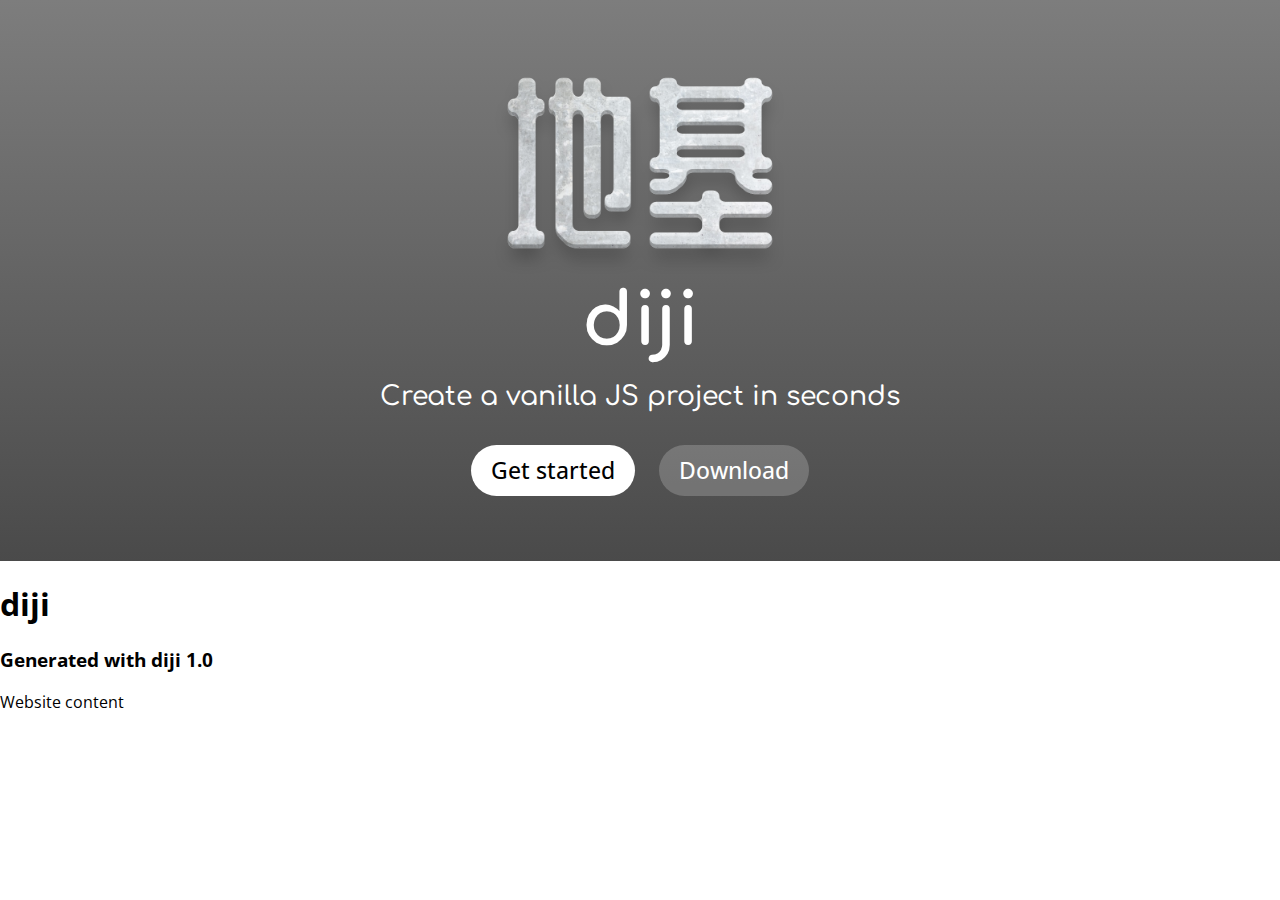
==== docs/index.html @ 6386b31e "sidlfjadfjd" ====
<!DOCTYPE html>
<html lang="en">
<head>
<meta charset="UTF-8">
<meta name="viewport" content="width=device-width, initial-scale=1.0">
<meta http-equiv="X-UA-Compatible" content="ie=edge">
<title>diji</title>
<link rel="icon" type="image" href="./assets/favicon.png">
<link rel="stylesheet" type="text/css" href="style.css">
<script src="script.js"></script>
</head>
<body>
    <div class="wrapper">
    <div class="header">
        <div class="headercontent">
        <img src="./assets/logo.png" height="200px">
        <h1 class="headername">diji</h1>
        <h2 class="headersubtitle">Create a vanilla JS project in seconds</h2>
        <br>
        <br>
        <a href="" class="getstarted button">Get started</a>
        <a href="" class="download button">Download</a>
        </div>
    </div>
<div>
  <h1>diji</h1>
<h3>Generated with diji 1.0</h3>
<p>Website content</p>  
</div>
</div>

</body>
---- docs/style.css ----
@import url('https://fonts.googleapis.com/css2?family=Comfortaa:wght@500;700&family=Open+Sans:wght@300;400;500;600;700;800&display=swap');


body {
font-family: 'Open Sans', sans-serif;
}

html,
body {
  margin: 0;
  padding: 0;
}

.header {
    height: 100%;
    padding: 20px;
    padding-top: 75px;
    padding-bottom: 75px;
    margin: 0px;
    align-items: center;
    justify-content: center;
display: flex;
 flex: 0 0 100%;
 
    background: linear-gradient(#7D7D7D, #4A4A4A);
} .headername {
    font-family: 'Comfortaa', sans-serif;
    font-weight: 700;
    font-size: 55pt;
    padding: 0px;
    margin: 0px;
    color: white;
} .headercontent {
    text-align: center;
} .headersubtitle {
    font-family: 'Comfortaa', sans-serif;
    font-weight: 500;
    font-size: 20pt;
color: white;
padding: 0px;
margin: 0px;
margin-top: 20px;
}
.button {
    margin: 10px;
    padding: 10px;
    padding-left: 20px;
    padding-right: 20px;
    background-color:rgba(255, 255, 255, 0.20);
    border-radius: 100px;
    color: white;
    text-decoration: none;
    font-size: 17pt;
    font-weight: 500;
} .getstarted {
    background-color: white;
    color: black;
}
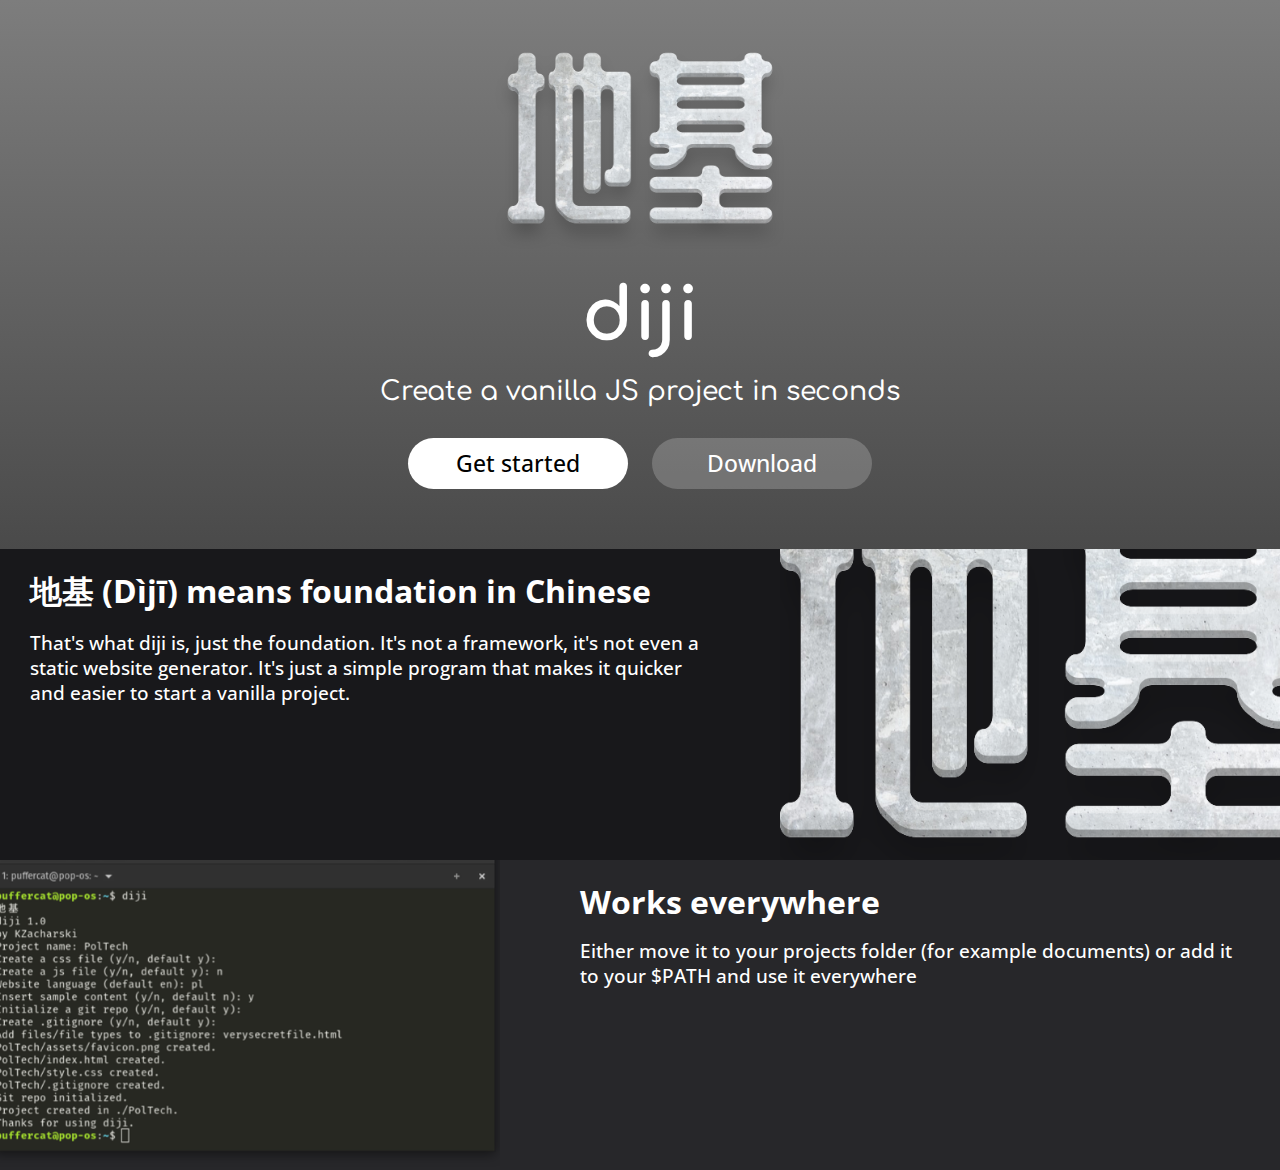
==== commit bff1f2ff: "slowly becoming real" ====
--- a/docs/index.html
+++ b/docs/index.html
@@ -13,19 +13,37 @@
     <div class="wrapper">
     <div class="header">
         <div class="headercontent">
-        <img src="./assets/logo.png" height="200px">
+        <img class="logo" src="./assets/logo.png" height="200px">
         <h1 class="headername">diji</h1>
         <h2 class="headersubtitle">Create a vanilla JS project in seconds</h2>
-        <br>
         <br>
         <a href="" class="getstarted button">Get started</a>
         <a href="" class="download button">Download</a>
         </div>
     </div>
+    <div class="contentpart">
+      <div class="contentgrid">
+        <div class="tablephoto">
+      <img src="./assets/content1.png" class="contentimage">
+      </div>
+      <div class="tabletext">
+      <h1 class="contenttext">地基 (Dìjī) means foundation in Chinese</h1>
+      <h3 class="contenttext2">That's what diji is, just the foundation. It's not a framework, it's not even a static website generator. It's just a simple program that makes it quicker and easier to start a vanilla project.</h3>
+      </div>
+      </div>
+    </div>
+    <div class="contentpart2">
+      <div class="contentgrid2">
+        <div class="tablephoto2">
+      <img src="./assets/content2.png" class="contentimage2">
+      </div>
+      <div class="tabletext2">
+      <h1 class="contenttext">Works everywhere</h1>
+      <h3 class="contenttext2">Either move it to your projects folder (for example documents) or add it to your $PATH and use it everywhere</h3>
+      </div>
+      </div>
+    </div>
 <div>
-  <h1>diji</h1>
-<h3>Generated with diji 1.0</h3>
-<p>Website content</p>  
 </div>
 </div>
 
--- a/docs/style.css
+++ b/docs/style.css
@@ -3,6 +3,8 @@
 
 body {
 font-family: 'Open Sans', sans-serif;
+background-color: #18181b;
+color: white;
 }
 
 html,
@@ -14,13 +16,12 @@
 .header {
     height: 100%;
     padding: 20px;
-    padding-top: 75px;
-    padding-bottom: 75px;
+    padding-top: 50px;
+    padding-bottom: 50px;
     margin: 0px;
     align-items: center;
     justify-content: center;
 display: flex;
- flex: 0 0 100%;
  
     background: linear-gradient(#7D7D7D, #4A4A4A);
 } .headername {
@@ -44,15 +45,120 @@
 .button {
     margin: 10px;
     padding: 10px;
-    padding-left: 20px;
-    padding-right: 20px;
+    width: 200px;
     background-color:rgba(255, 255, 255, 0.20);
     border-radius: 100px;
     color: white;
     text-decoration: none;
     font-size: 17pt;
     font-weight: 500;
+    display: inline-block
 } .getstarted {
     background-color: white;
     color: black;
+} .logo {
+    margin-bottom: 20px;
+} .contentpart {
+    height: 100%;
+    padding: 0px;
+    padding-top: 0px;
+    padding-bottom: 0px;
+    margin: 0px;
+    display: flex;
+    width: 100%;
+ 
+
+}
+
+.contentpart2 {
+    height: 100%;
+    padding: 0px;
+    padding-top: 0px;
+    padding-bottom: 0px;
+    margin: 0px;
+    display: flex;
+    width: 100%;
+    background-color: #27272a;
+ 
+
+}
+.contentimage {
+    width: 350px;
+    margin-left: auto;
+    margin-right: 0px;
+   grid-column: 2;
+    display: block;
+}
+
+.contentimage2 {
+    width: 350px;
+    margin-left: 0px;
+    margin-right: auto;
+   grid-column: 1;
+    display: block;
+}
+
+.contenttext {
+    display: inline-block;
+    padding: 20px;
+    padding-bottom: 0px;
+    padding-left: 30px;
+    padding-right: 30px;
+    margin: 0px;
+} .contentgrid {
+    width: 100%;
+} .contenttext2 {
+    display: inline-block;
+    padding: 15px;
+    padding-bottom: 50px;
+    margin: 0px;
+    padding-left: 30px;
+    padding-right: 30px;
+    font-weight: 500;
+}
+
+@media only screen and (min-width: 48em) {
+    .contentimage {
+        width: 500px;
+    }
+    .contentimage2 {
+        width: 500px;
+    }
+    .tablephoto {
+        grid-column: 2;
+        grid-row: 1;
+    }.tabletext {
+        grid-column: 1;
+        grid-row: 1;
+    }
+
+    .tablephoto2 {
+        grid-column: 1;
+        grid-row: 1;
+    }.tabletext2 {
+        grid-column: 2;
+        grid-row: 1;
+    }
+
+    .contenttext {
+        grid-column: 1;
+
+    }
+    .contentgrid {
+        display: grid;
+        width: 100%;
+        grid-template-columns: 57% 43%;
+        grid-template-rows: 100%;
+    }
+    .contentgrid2 {
+        display: grid;
+        width: 100%;
+        grid-template-columns: 43% 57%;
+        grid-template-rows: 100%;
+    }
+    .contenttext {
+       vertical-align: top;
+    } .contenttext2 {
+        vertical-align: top;
+     } 
 }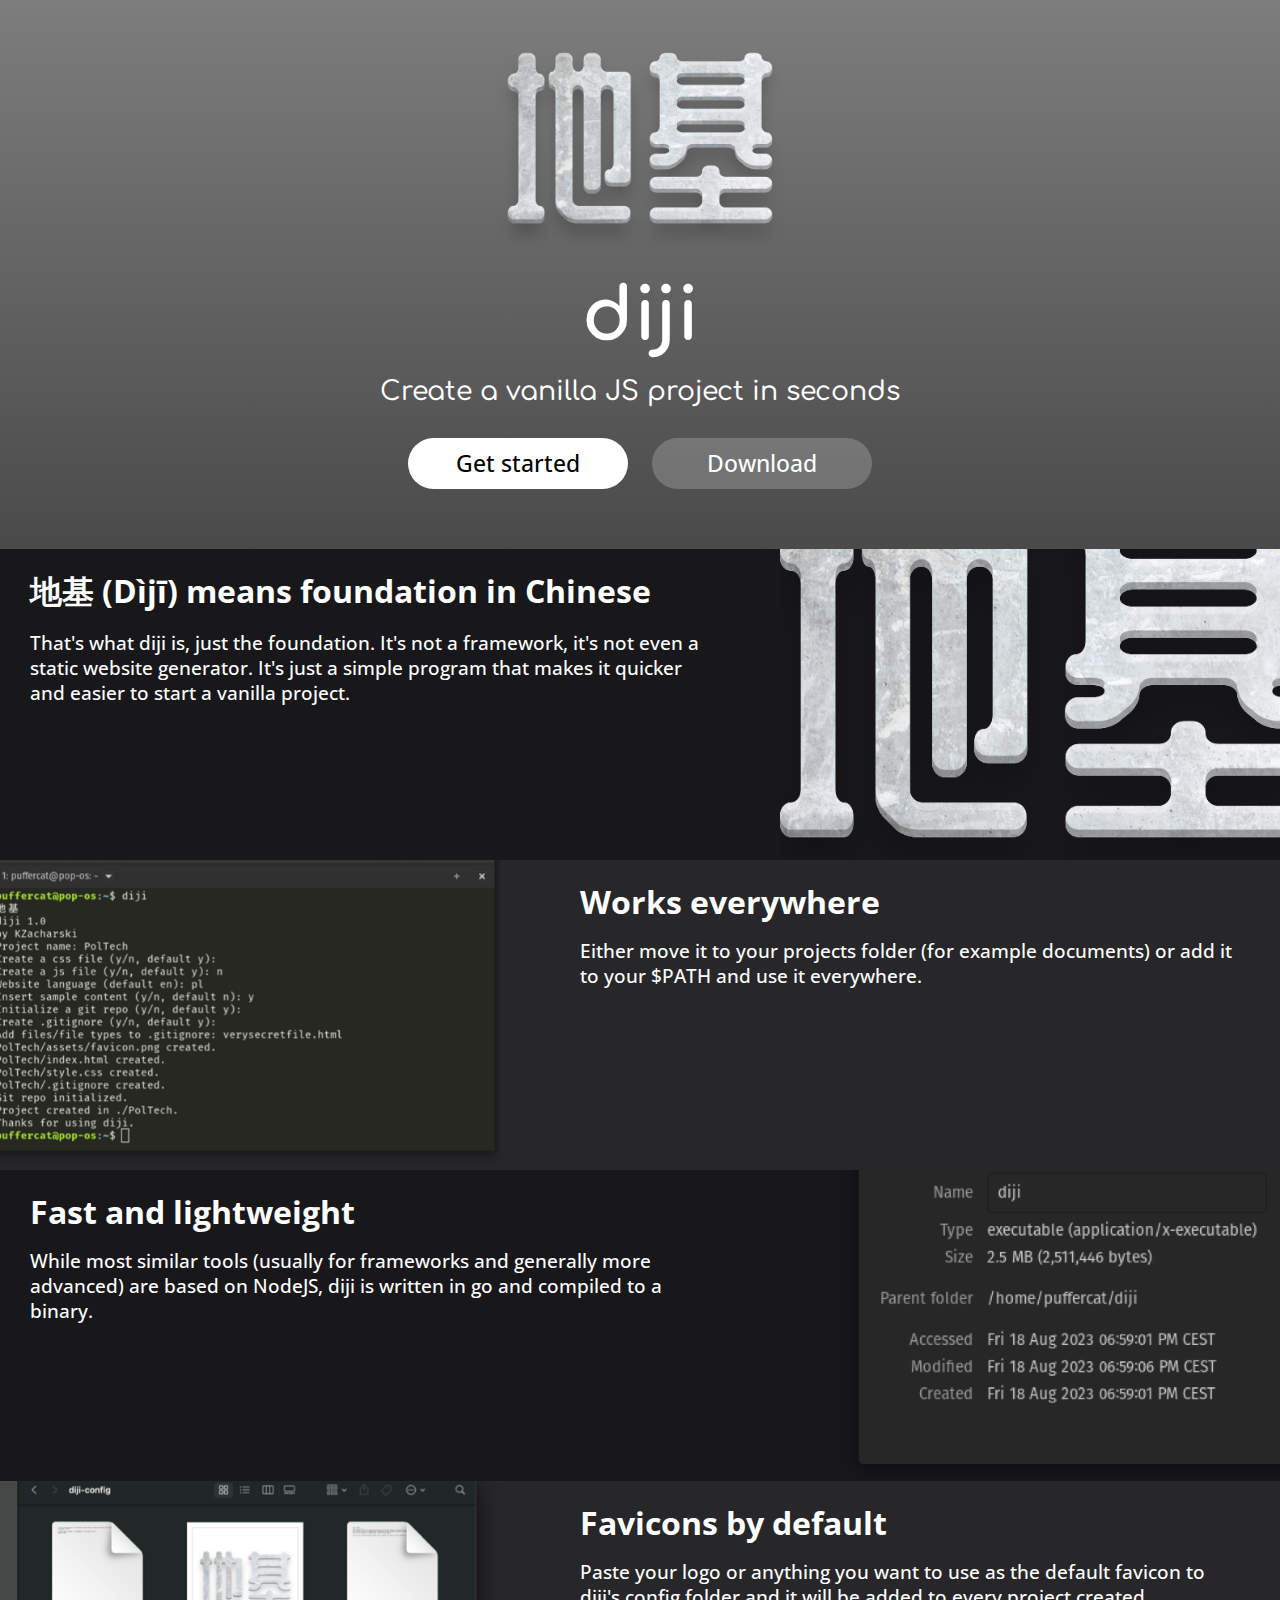
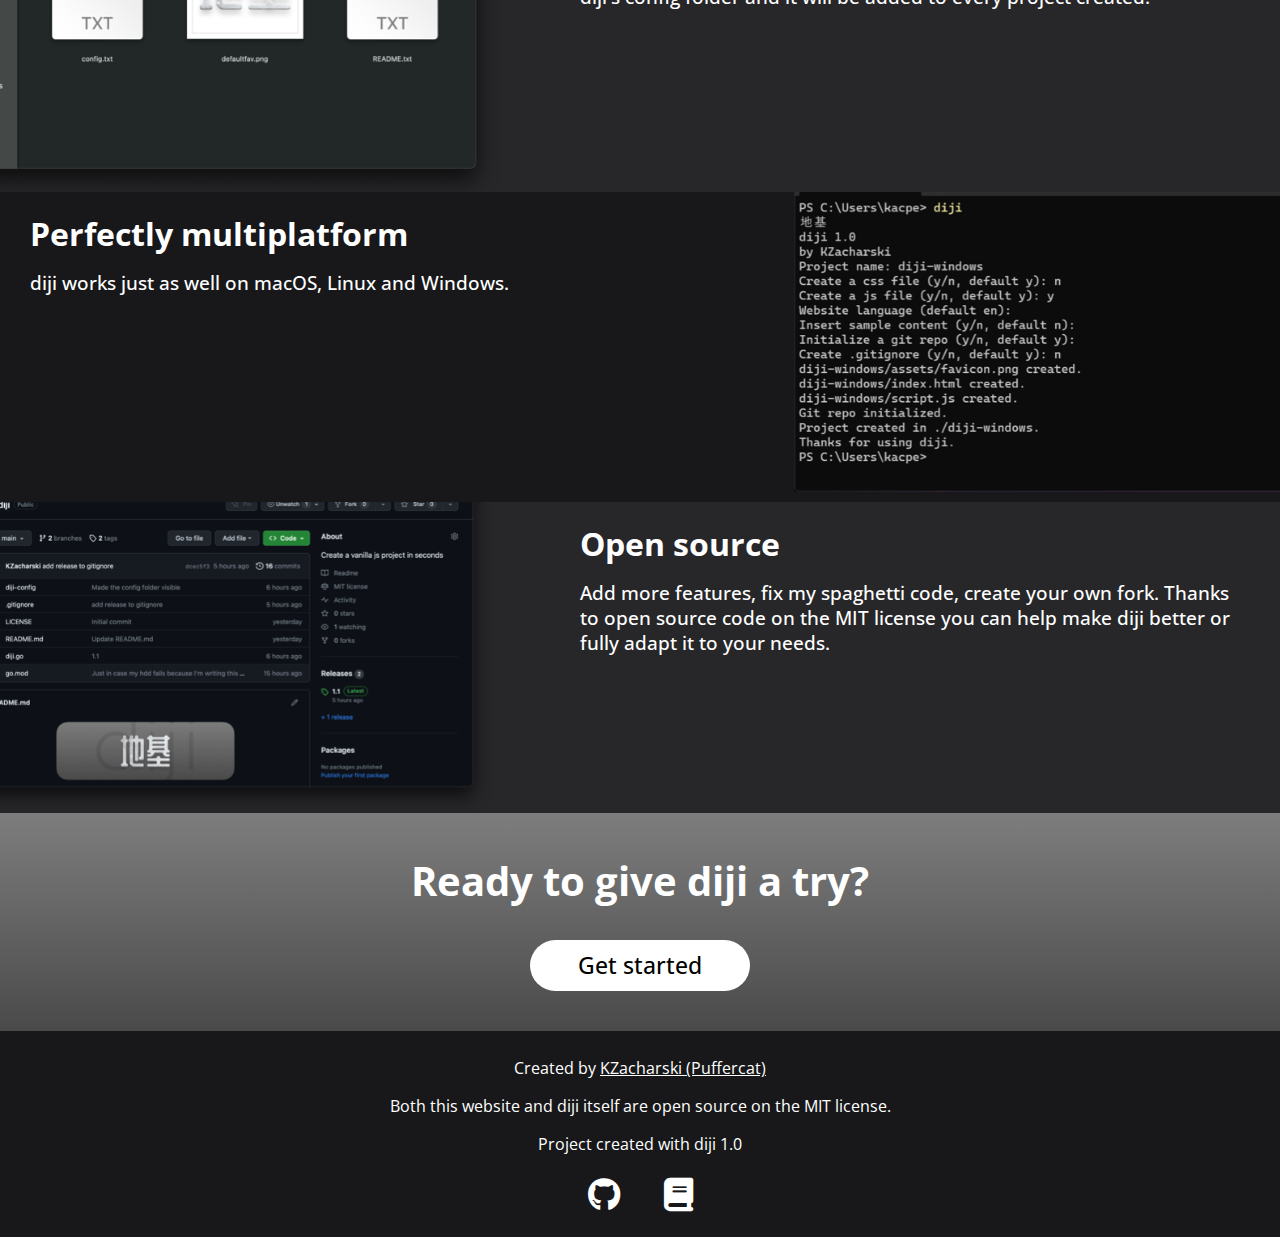
==== commit eaacac7c: "finished i hope" ====
--- a/docs/index.html
+++ b/docs/index.html
@@ -7,10 +7,11 @@
 <title>diji</title>
 <link rel="icon" type="image" href="./assets/favicon.png">
 <link rel="stylesheet" type="text/css" href="style.css">
-<script src="script.js"></script>
+<link href="./assets/fontawesome/css/all.min.css" rel="stylesheet">
 </head>
 <body>
     <div class="wrapper">
+      <header>
     <div class="header">
         <div class="headercontent">
         <img class="logo" src="./assets/logo.png" height="200px">
@@ -18,9 +19,11 @@
         <h2 class="headersubtitle">Create a vanilla JS project in seconds</h2>
         <br>
         <a href="" class="getstarted button">Get started</a>
-        <a href="" class="download button">Download</a>
+        <a href="https://github.com/KZacharski/diji/releases" class="download button">Download</a>
         </div>
     </div>
+    </header>
+    <main>
     <div class="contentpart">
       <div class="contentgrid">
         <div class="tablephoto">
@@ -39,10 +42,73 @@
       </div>
       <div class="tabletext2">
       <h1 class="contenttext">Works everywhere</h1>
-      <h3 class="contenttext2">Either move it to your projects folder (for example documents) or add it to your $PATH and use it everywhere</h3>
+      <h3 class="contenttext2">Either move it to your projects folder (for example documents) or add it to your $PATH and use it everywhere.</h3>
       </div>
       </div>
     </div>
+    <div class="contentpart">
+      <div class="contentgrid">
+        <div class="tablephoto">
+      <img src="./assets/content3.png" class="contentimage">
+      </div>
+      <div class="tabletext">
+      <h1 class="contenttext">Fast and lightweight</h1>
+      <h3 class="contenttext2">While most similar tools (usually for frameworks and generally more advanced) are based on NodeJS, diji is written in go and compiled to a binary.</h3>
+      </div>
+      </div>
+    </div>
+    <div class="contentpart2">
+      <div class="contentgrid2">
+        <div class="tablephoto2">
+      <img src="./assets/content4.png" class="contentimage2">
+      </div>
+      <div class="tabletext2">
+      <h1 class="contenttext">Favicons by default</h1>
+      <h3 class="contenttext2">Paste your logo or anything you want to use as the default favicon to diji's config folder and it will be added to every project created.</h3>
+      </div>
+      </div>
+    </div>
+    <div class="contentpart">
+      <div class="contentgrid">
+        <div class="tablephoto">
+      <img src="./assets/content5.png" class="contentimage">
+      </div>
+      <div class="tabletext">
+      <h1 class="contenttext">Perfectly multiplatform</h1>
+      <h3 class="contenttext2">diji works just as well on macOS, Linux and Windows.</h3>
+      </div>
+      </div>
+    </div>
+    <div class="contentpart2">
+      <div class="contentgrid2">
+        <div class="tablephoto2">
+      <img src="./assets/content6.png" class="contentimage2">
+      </div>
+      <div class="tabletext2">
+      <h1 class="contenttext">Open source</h1>
+      <h3 class="contenttext2">Add more features, fix my spaghetti code, create your own fork. Thanks to open source code on the MIT license you can help make diji better or fully adapt it to your needs.</h3>
+      </div>
+      </div>
+    </div>
+    <div class="header" style="padding: 20px; padding-bottom: 30px;">
+      <div class="headercontent">
+      <h2 class="headersubtitle" style="font-family: 'Open Sans', sans-serif; font-weight: 700; font-size: 30pt;">Ready to give diji a try?</h2>
+      <br>
+      <a href="" class="getstarted button">Get started</a>
+      </div>
+  </div>
+  </main>
+  <footer>
+  <div class="footer">
+    <p>Created by <a class="footerlink" href="https://puffercat.xyz">KZacharski (Puffercat)</a></p>
+    <p>Both this website and diji itself are open source on the MIT license.</p>
+    <p>Project created with diji 1.0</p>
+    <a href="https://github.com/KZacharski/diji" class="footerlink faicon"><i class="fa-brands fa-github"></i></a>
+    <a href="" class="footerlink faicon"><i class="fa-solid fa-book"></i></a>
+  </div>
+    </div>
+  </div>
+  </footer>
 <div>
 </div>
 </div>
--- a/docs/style.css
+++ b/docs/style.css
@@ -52,7 +52,8 @@
     text-decoration: none;
     font-size: 17pt;
     font-weight: 500;
-    display: inline-block
+    display: inline-block;
+    transition: transform .2s;
 } .getstarted {
     background-color: white;
     color: black;
@@ -70,6 +71,30 @@
 
 }
 
+.button:hover {
+ /*   box-shadow: 0px 3px 10px 0px #0000007c;*/
+ transform: scale(1.1);
+}
+
+.footer {
+    text-align: center;
+    padding: 10px;
+    padding-bottom: 20px;
+}
+
+.faicon {
+    font-size: 25pt;
+    margin: 10px;
+    padding: 10px;
+}
+.footerlink {
+    color: white;
+    transition: .2s;
+}
+
+.footerlink:hover {
+    opacity: 0.6;
+}
 .contentpart2 {
     height: 100%;
     padding: 0px;
--- a/docs/assets/fontawesome/css/all.min.css
+++ b/docs/assets/fontawesome/css/all.min.css
@@ -0,0 +1,9 @@
+/*!
+ * Font Awesome Free 6.4.2 by @fontawesome - https://fontawesome.com
+ * License - https://fontawesome.com/license/free (Icons: CC BY 4.0, Fonts: SIL OFL 1.1, Code: MIT License)
+ * Copyright 2023 Fonticons, Inc.
+ */
+.fa{font-family:var(--fa-style-family,"Font Awesome 6 Free");font-weight:var(--fa-style,900)}.fa,.fa-brands,.fa-classic,.fa-regular,.fa-sharp,.fa-solid,.fab,.far,.fas{-moz-osx-font-smoothing:grayscale;-webkit-font-smoothing:antialiased;display:var(--fa-display,inline-block);font-style:normal;font-variant:normal;line-height:1;text-rendering:auto}.fa-classic,.fa-regular,.fa-solid,.far,.fas{font-family:"Font Awesome 6 Free"}.fa-brands,.fab{font-family:"Font Awesome 6 Brands"}.fa-1x{font-size:1em}.fa-2x{font-size:2em}.fa-3x{font-size:3em}.fa-4x{font-size:4em}.fa-5x{font-size:5em}.fa-6x{font-size:6em}.fa-7x{font-size:7em}.fa-8x{font-size:8em}.fa-9x{font-size:9em}.fa-10x{font-size:10em}.fa-2xs{font-size:.625em;line-height:.1em;vertical-align:.225em}.fa-xs{font-size:.75em;line-height:.08333em;vertical-align:.125em}.fa-sm{font-size:.875em;line-height:.07143em;vertical-align:.05357em}.fa-lg{font-size:1.25em;line-height:.05em;vertical-align:-.075em}.fa-xl{font-size:1.5em;line-height:.04167em;vertical-align:-.125em}.fa-2xl{font-size:2em;line-height:.03125em;vertical-align:-.1875em}.fa-fw{text-align:center;width:1.25em}.fa-ul{list-style-type:none;margin-left:var(--fa-li-margin,2.5em);padding-left:0}.fa-ul>li{position:relative}.fa-li{left:calc(var(--fa-li-width, 2em)*-1);position:absolute;text-align:center;width:var(--fa-li-width,2em);line-height:inherit}.fa-border{border-radius:var(--fa-border-radius,.1em);border:var(--fa-border-width,.08em) var(--fa-border-style,solid) var(--fa-border-color,#eee);padding:var(--fa-border-padding,.2em .25em .15em)}.fa-pull-left{float:left;margin-right:var(--fa-pull-margin,.3em)}.fa-pull-right{float:right;margin-left:var(--fa-pull-margin,.3em)}.fa-beat{-webkit-animation-name:fa-beat;animation-name:fa-beat;-webkit-animation-delay:var(--fa-animation-delay,0s);animation-delay:var(--fa-animation-delay,0s);-webkit-animation-direction:var(--fa-animation-direction,normal);animation-direction:var(--fa-animation-direction,normal);-webkit-animation-duration:var(--fa-animation-duration,1s);animation-duration:var(--fa-animation-duration,1s);-webkit-animation-iteration-count:var(--fa-animation-iteration-count,infinite);animation-iteration-count:var(--fa-animation-iteration-count,infinite);-webkit-animation-timing-function:var(--fa-animation-timing,ease-in-out);animation-timing-function:var(--fa-animation-timing,ease-in-out)}.fa-bounce{-webkit-animation-name:fa-bounce;animation-name:fa-bounce;-webkit-animation-delay:var(--fa-animation-delay,0s);animation-delay:var(--fa-animation-delay,0s);-webkit-animation-direction:var(--fa-animation-direction,normal);animation-direction:var(--fa-animation-direction,normal);-webkit-animation-duration:var(--fa-animation-duration,1s);animation-duration:var(--fa-animation-duration,1s);-webkit-animation-iteration-count:var(--fa-animation-iteration-count,infinite);animation-iteration-count:var(--fa-animation-iteration-count,infinite);-webkit-animation-timing-function:var(--fa-animation-timing,cubic-bezier(.28,.84,.42,1));animation-timing-function:var(--fa-animation-timing,cubic-bezier(.28,.84,.42,1))}.fa-fade{-webkit-animation-name:fa-fade;animation-name:fa-fade;-webkit-animation-iteration-count:var(--fa-animation-iteration-count,infinite);animation-iteration-count:var(--fa-animation-iteration-count,infinite);-webkit-animation-timing-function:var(--fa-animation-timing,cubic-bezier(.4,0,.6,1));animation-timing-function:var(--fa-animation-timing,cubic-bezier(.4,0,.6,1))}.fa-beat-fade,.fa-fade{-webkit-animation-delay:var(--fa-animation-delay,0s);animation-delay:var(--fa-animation-delay,0s);-webkit-animation-direction:var(--fa-animation-direction,normal);animation-direction:var(--fa-animation-direction,normal);-webkit-animation-duration:var(--fa-animation-duration,1s);animation-duration:var(--fa-animation-duration,1s)}.fa-beat-fade{-webkit-animation-name:fa-beat-fade;animation-name:fa-beat-fade;-webkit-animation-iteration-count:var(--fa-animation-iteration-count,infinite);animation-iteration-count:var(--fa-animation-iteration-count,infinite);-webkit-animation-timing-function:var(--fa-animation-timing,cubic-bezier(.4,0,.6,1));animation-timing-function:var(--fa-animation-timing,cubic-bezier(.4,0,.6,1))}.fa-flip{-webkit-animation-name:fa-flip;animation-name:fa-flip;-webkit-animation-delay:var(--fa-animation-delay,0s);animation-delay:var(--fa-animation-delay,0s);-webkit-animation-direction:var(--fa-animation-direction,normal);animation-direction:var(--fa-animation-direction,normal);-webkit-animation-duration:var(--fa-animation-duration,1s);animation-duration:var(--fa-animation-duration,1s);-webkit-animation-iteration-count:var(--fa-animation-iteration-count,infinite);animation-iteration-count:var(--fa-animation-iteration-count,infinite);-webkit-animation-timing-function:var(--fa-animation-timing,ease-in-out);animation-timing-function:var(--fa-animation-timing,ease-in-out)}.fa-shake{-webkit-animation-name:fa-shake;animation-name:fa-shake;-webkit-animation-duration:var(--fa-animation-duration,1s);animation-duration:var(--fa-animation-duration,1s);-webkit-animation-iteration-count:var(--fa-animation-iteration-count,infinite);animation-iteration-count:var(--fa-animation-iteration-count,infinite);-webkit-animation-timing-function:var(--fa-animation-timing,linear);animation-timing-function:var(--fa-animation-timing,linear)}.fa-shake,.fa-spin{-webkit-animation-delay:var(--fa-animation-delay,0s);animation-delay:var(--fa-animation-delay,0s);-webkit-animation-direction:var(--fa-animation-direction,normal);animation-direction:var(--fa-animation-direction,normal)}.fa-spin{-webkit-animation-name:fa-spin;animation-name:fa-spin;-webkit-animation-duration:var(--fa-animation-duration,2s);animation-duration:var(--fa-animation-duration,2s);-webkit-animation-iteration-count:var(--fa-animation-iteration-count,infinite);animation-iteration-count:var(--fa-animation-iteration-count,infinite);-webkit-animation-timing-function:var(--fa-animation-timing,linear);animation-timing-function:var(--fa-animation-timing,linear)}.fa-spin-reverse{--fa-animation-direction:reverse}.fa-pulse,.fa-spin-pulse{-webkit-animation-name:fa-spin;animation-name:fa-spin;-webkit-animation-direction:var(--fa-animation-direction,normal);animation-direction:var(--fa-animation-direction,normal);-webkit-animation-duration:var(--fa-animation-duration,1s);animation-duration:var(--fa-animation-duration,1s);-webkit-animation-iteration-count:var(--fa-animation-iteration-count,infinite);animation-iteration-count:var(--fa-animation-iteration-count,infinite);-webkit-animation-timing-function:var(--fa-animation-timing,steps(8));animation-timing-function:var(--fa-animation-timing,steps(8))}@media (prefers-reduced-motion:reduce){.fa-beat,.fa-beat-fade,.fa-bounce,.fa-fade,.fa-flip,.fa-pulse,.fa-shake,.fa-spin,.fa-spin-pulse{-webkit-animation-delay:-1ms;animation-delay:-1ms;-webkit-animation-duration:1ms;animation-duration:1ms;-webkit-animation-iteration-count:1;animation-iteration-count:1;-webkit-transition-delay:0s;transition-delay:0s;-webkit-transition-duration:0s;transition-duration:0s}}@-webkit-keyframes fa-beat{0%,90%{-webkit-transform:scale(1);transform:scale(1)}45%{-webkit-transform:scale(var(--fa-beat-scale,1.25));transform:scale(var(--fa-beat-scale,1.25))}}@keyframes fa-beat{0%,90%{-webkit-transform:scale(1);transform:scale(1)}45%{-webkit-transform:scale(var(--fa-beat-scale,1.25));transform:scale(var(--fa-beat-scale,1.25))}}@-webkit-keyframes fa-bounce{0%{-webkit-transform:scale(1) translateY(0);transform:scale(1) translateY(0)}10%{-webkit-transform:scale(var(--fa-bounce-start-scale-x,1.1),var(--fa-bounce-start-scale-y,.9)) translateY(0);transform:scale(var(--fa-bounce-start-scale-x,1.1),var(--fa-bounce-start-scale-y,.9)) translateY(0)}30%{-webkit-transform:scale(var(--fa-bounce-jump-scale-x,.9),var(--fa-bounce-jump-scale-y,1.1)) translateY(var(--fa-bounce-height,-.5em));transform:scale(var(--fa-bounce-jump-scale-x,.9),var(--fa-bounce-jump-scale-y,1.1)) translateY(var(--fa-bounce-height,-.5em))}50%{-webkit-transform:scale(var(--fa-bounce-land-scale-x,1.05),var(--fa-bounce-land-scale-y,.95)) translateY(0);transform:scale(var(--fa-bounce-land-scale-x,1.05),var(--fa-bounce-land-scale-y,.95)) translateY(0)}57%{-webkit-transform:scale(1) translateY(var(--fa-bounce-rebound,-.125em));transform:scale(1) translateY(var(--fa-bounce-rebound,-.125em))}64%{-webkit-transform:scale(1) translateY(0);transform:scale(1) translateY(0)}to{-webkit-transform:scale(1) translateY(0);transform:scale(1) translateY(0)}}@keyframes fa-bounce{0%{-webkit-transform:scale(1) translateY(0);transform:scale(1) translateY(0)}10%{-webkit-transform:scale(var(--fa-bounce-start-scale-x,1.1),var(--fa-bounce-start-scale-y,.9)) translateY(0);transform:scale(var(--fa-bounce-start-scale-x,1.1),var(--fa-bounce-start-scale-y,.9)) translateY(0)}30%{-webkit-transform:scale(var(--fa-bounce-jump-scale-x,.9),var(--fa-bounce-jump-scale-y,1.1)) translateY(var(--fa-bounce-height,-.5em));transform:scale(var(--fa-bounce-jump-scale-x,.9),var(--fa-bounce-jump-scale-y,1.1)) translateY(var(--fa-bounce-height,-.5em))}50%{-webkit-transform:scale(var(--fa-bounce-land-scale-x,1.05),var(--fa-bounce-land-scale-y,.95)) translateY(0);transform:scale(var(--fa-bounce-land-scale-x,1.05),var(--fa-bounce-land-scale-y,.95)) translateY(0)}57%{-webkit-transform:scale(1) translateY(var(--fa-bounce-rebound,-.125em));transform:scale(1) translateY(var(--fa-bounce-rebound,-.125em))}64%{-webkit-transform:scale(1) translateY(0);transform:scale(1) translateY(0)}to{-webkit-transform:scale(1) translateY(0);transform:scale(1) translateY(0)}}@-webkit-keyframes fa-fade{50%{opacity:var(--fa-fade-opacity,.4)}}@keyframes fa-fade{50%{opacity:var(--fa-fade-opacity,.4)}}@-webkit-keyframes fa-beat-fade{0%,to{opacity:var(--fa-beat-fade-opacity,.4);-webkit-transform:scale(1);transform:scale(1)}50%{opacity:1;-webkit-transform:scale(var(--fa-beat-fade-scale,1.125));transform:scale(var(--fa-beat-fade-scale,1.125))}}@keyframes fa-beat-fade{0%,to{opacity:var(--fa-beat-fade-opacity,.4);-webkit-transform:scale(1);transform:scale(1)}50%{opacity:1;-webkit-transform:scale(var(--fa-beat-fade-scale,1.125));transform:scale(var(--fa-beat-fade-scale,1.125))}}@-webkit-keyframes fa-flip{50%{-webkit-transform:rotate3d(var(--fa-flip-x,0),var(--fa-flip-y,1),var(--fa-flip-z,0),var(--fa-flip-angle,-180deg));transform:rotate3d(var(--fa-flip-x,0),var(--fa-flip-y,1),var(--fa-flip-z,0),var(--fa-flip-angle,-180deg))}}@keyframes fa-flip{50%{-webkit-transform:rotate3d(var(--fa-flip-x,0),var(--fa-flip-y,1),var(--fa-flip-z,0),var(--fa-flip-angle,-180deg));transform:rotate3d(var(--fa-flip-x,0),var(--fa-flip-y,1),var(--fa-flip-z,0),var(--fa-flip-angle,-180deg))}}@-webkit-keyframes fa-shake{0%{-webkit-transform:rotate(-15deg);transform:rotate(-15deg)}4%{-webkit-transform:rotate(15deg);transform:rotate(15deg)}8%,24%{-webkit-transform:rotate(-18deg);transform:rotate(-18deg)}12%,28%{-webkit-transform:rotate(18deg);transform:rotate(18deg)}16%{-webkit-transform:rotate(-22deg);transform:rotate(-22deg)}20%{-webkit-transform:rotate(22deg);transform:rotate(22deg)}32%{-webkit-transform:rotate(-12deg);transform:rotate(-12deg)}36%{-webkit-transform:rotate(12deg);transform:rotate(12deg)}40%,to{-webkit-transform:rotate(0deg);transform:rotate(0deg)}}@keyframes fa-shake{0%{-webkit-transform:rotate(-15deg);transform:rotate(-15deg)}4%{-webkit-transform:rotate(15deg);transform:rotate(15deg)}8%,24%{-webkit-transform:rotate(-18deg);transform:rotate(-18deg)}12%,28%{-webkit-transform:rotate(18deg);transform:rotate(18deg)}16%{-webkit-transform:rotate(-22deg);transform:rotate(-22deg)}20%{-webkit-transform:rotate(22deg);transform:rotate(22deg)}32%{-webkit-transform:rotate(-12deg);transform:rotate(-12deg)}36%{-webkit-transform:rotate(12deg);transform:rotate(12deg)}40%,to{-webkit-transform:rotate(0deg);transform:rotate(0deg)}}@-webkit-keyframes fa-spin{0%{-webkit-transform:rotate(0deg);transform:rotate(0deg)}to{-webkit-transform:rotate(1turn);transform:rotate(1turn)}}@keyframes fa-spin{0%{-webkit-transform:rotate(0deg);transform:rotate(0deg)}to{-webkit-transform:rotate(1turn);transform:rotate(1turn)}}.fa-rotate-90{-webkit-transform:rotate(90deg);transform:rotate(90deg)}.fa-rotate-180{-webkit-transform:rotate(180deg);transform:rotate(180deg)}.fa-rotate-270{-webkit-transform:rotate(270deg);transform:rotate(270deg)}.fa-flip-horizontal{-webkit-transform:scaleX(-1);transform:scaleX(-1)}.fa-flip-vertical{-webkit-transform:scaleY(-1);transform:scaleY(-1)}.fa-flip-both,.fa-flip-horizontal.fa-flip-vertical{-webkit-transform:scale(-1);transform:scale(-1)}.fa-rotate-by{-webkit-transform:rotate(var(--fa-rotate-angle,none));transform:rotate(var(--fa-rotate-angle,none))}.fa-stack{display:inline-block;height:2em;line-height:2em;position:relative;vertical-align:middle;width:2.5em}.fa-stack-1x,.fa-stack-2x{left:0;position:absolute;text-align:center;width:100%;z-index:var(--fa-stack-z-index,auto)}.fa-stack-1x{line-height:inherit}.fa-stack-2x{font-size:2em}.fa-inverse{color:var(--fa-inverse,#fff)}
+
+.fa-0:before{content:"\30"}.fa-1:before{content:"\31"}.fa-2:before{content:"\32"}.fa-3:before{content:"\33"}.fa-4:before{content:"\34"}.fa-5:before{content:"\35"}.fa-6:before{content:"\36"}.fa-7:before{content:"\37"}.fa-8:before{content:"\38"}.fa-9:before{content:"\39"}.fa-fill-drip:before{content:"\f576"}.fa-arrows-to-circle:before{content:"\e4bd"}.fa-chevron-circle-right:before,.fa-circle-chevron-right:before{content:"\f138"}.fa-at:before{content:"\40"}.fa-trash-alt:before,.fa-trash-can:before{content:"\f2ed"}.fa-text-height:before{content:"\f034"}.fa-user-times:before,.fa-user-xmark:before{content:"\f235"}.fa-stethoscope:before{content:"\f0f1"}.fa-comment-alt:before,.fa-message:before{content:"\f27a"}.fa-info:before{content:"\f129"}.fa-compress-alt:before,.fa-down-left-and-up-right-to-center:before{content:"\f422"}.fa-explosion:before{content:"\e4e9"}.fa-file-alt:before,.fa-file-lines:before,.fa-file-text:before{content:"\f15c"}.fa-wave-square:before{content:"\f83e"}.fa-ring:before{content:"\f70b"}.fa-building-un:before{content:"\e4d9"}.fa-dice-three:before{content:"\f527"}.fa-calendar-alt:before,.fa-calendar-days:before{content:"\f073"}.fa-anchor-circle-check:before{content:"\e4aa"}.fa-building-circle-arrow-right:before{content:"\e4d1"}.fa-volleyball-ball:before,.fa-volleyball:before{content:"\f45f"}.fa-arrows-up-to-line:before{content:"\e4c2"}.fa-sort-desc:before,.fa-sort-down:before{content:"\f0dd"}.fa-circle-minus:before,.fa-minus-circle:before{content:"\f056"}.fa-door-open:before{content:"\f52b"}.fa-right-from-bracket:before,.fa-sign-out-alt:before{content:"\f2f5"}.fa-atom:before{content:"\f5d2"}.fa-soap:before{content:"\e06e"}.fa-heart-music-camera-bolt:before,.fa-icons:before{content:"\f86d"}.fa-microphone-alt-slash:before,.fa-microphone-lines-slash:before{content:"\f539"}.fa-bridge-circle-check:before{content:"\e4c9"}.fa-pump-medical:before{content:"\e06a"}.fa-fingerprint:before{content:"\f577"}.fa-hand-point-right:before{content:"\f0a4"}.fa-magnifying-glass-location:before,.fa-search-location:before{content:"\f689"}.fa-forward-step:before,.fa-step-forward:before{content:"\f051"}.fa-face-smile-beam:before,.fa-smile-beam:before{content:"\f5b8"}.fa-flag-checkered:before{content:"\f11e"}.fa-football-ball:before,.fa-football:before{content:"\f44e"}.fa-school-circle-exclamation:before{content:"\e56c"}.fa-crop:before{content:"\f125"}.fa-angle-double-down:before,.fa-angles-down:before{content:"\f103"}.fa-users-rectangle:before{content:"\e594"}.fa-people-roof:before{content:"\e537"}.fa-people-line:before{content:"\e534"}.fa-beer-mug-empty:before,.fa-beer:before{content:"\f0fc"}.fa-diagram-predecessor:before{content:"\e477"}.fa-arrow-up-long:before,.fa-long-arrow-up:before{content:"\f176"}.fa-burn:before,.fa-fire-flame-simple:before{content:"\f46a"}.fa-male:before,.fa-person:before{content:"\f183"}.fa-laptop:before{content:"\f109"}.fa-file-csv:before{content:"\f6dd"}.fa-menorah:before{content:"\f676"}.fa-truck-plane:before{content:"\e58f"}.fa-record-vinyl:before{content:"\f8d9"}.fa-face-grin-stars:before,.fa-grin-stars:before{content:"\f587"}.fa-bong:before{content:"\f55c"}.fa-pastafarianism:before,.fa-spaghetti-monster-flying:before{content:"\f67b"}.fa-arrow-down-up-across-line:before{content:"\e4af"}.fa-spoon:before,.fa-utensil-spoon:before{content:"\f2e5"}.fa-jar-wheat:before{content:"\e517"}.fa-envelopes-bulk:before,.fa-mail-bulk:before{content:"\f674"}.fa-file-circle-exclamation:before{content:"\e4eb"}.fa-circle-h:before,.fa-hospital-symbol:before{content:"\f47e"}.fa-pager:before{content:"\f815"}.fa-address-book:before,.fa-contact-book:before{content:"\f2b9"}.fa-strikethrough:before{content:"\f0cc"}.fa-k:before{content:"\4b"}.fa-landmark-flag:before{content:"\e51c"}.fa-pencil-alt:before,.fa-pencil:before{content:"\f303"}.fa-backward:before{content:"\f04a"}.fa-caret-right:before{content:"\f0da"}.fa-comments:before{content:"\f086"}.fa-file-clipboard:before,.fa-paste:before{content:"\f0ea"}.fa-code-pull-request:before{content:"\e13c"}.fa-clipboard-list:before{content:"\f46d"}.fa-truck-loading:before,.fa-truck-ramp-box:before{content:"\f4de"}.fa-user-check:before{content:"\f4fc"}.fa-vial-virus:before{content:"\e597"}.fa-sheet-plastic:before{content:"\e571"}.fa-blog:before{content:"\f781"}.fa-user-ninja:before{content:"\f504"}.fa-person-arrow-up-from-line:before{content:"\e539"}.fa-scroll-torah:before,.fa-torah:before{content:"\f6a0"}.fa-broom-ball:before,.fa-quidditch-broom-ball:before,.fa-quidditch:before{content:"\f458"}.fa-toggle-off:before{content:"\f204"}.fa-archive:before,.fa-box-archive:before{content:"\f187"}.fa-person-drowning:before{content:"\e545"}.fa-arrow-down-9-1:before,.fa-sort-numeric-desc:before,.fa-sort-numeric-down-alt:before{content:"\f886"}.fa-face-grin-tongue-squint:before,.fa-grin-tongue-squint:before{content:"\f58a"}.fa-spray-can:before{content:"\f5bd"}.fa-truck-monster:before{content:"\f63b"}.fa-w:before{content:"\57"}.fa-earth-africa:before,.fa-globe-africa:before{content:"\f57c"}.fa-rainbow:before{content:"\f75b"}.fa-circle-notch:before{content:"\f1ce"}.fa-tablet-alt:before,.fa-tablet-screen-button:before{content:"\f3fa"}.fa-paw:before{content:"\f1b0"}.fa-cloud:before{content:"\f0c2"}.fa-trowel-bricks:before{content:"\e58a"}.fa-face-flushed:before,.fa-flushed:before{content:"\f579"}.fa-hospital-user:before{content:"\f80d"}.fa-tent-arrow-left-right:before{content:"\e57f"}.fa-gavel:before,.fa-legal:before{content:"\f0e3"}.fa-binoculars:before{content:"\f1e5"}.fa-microphone-slash:before{content:"\f131"}.fa-box-tissue:before{content:"\e05b"}.fa-motorcycle:before{content:"\f21c"}.fa-bell-concierge:before,.fa-concierge-bell:before{content:"\f562"}.fa-pen-ruler:before,.fa-pencil-ruler:before{content:"\f5ae"}.fa-people-arrows-left-right:before,.fa-people-arrows:before{content:"\e068"}.fa-mars-and-venus-burst:before{content:"\e523"}.fa-caret-square-right:before,.fa-square-caret-right:before{content:"\f152"}.fa-cut:before,.fa-scissors:before{content:"\f0c4"}.fa-sun-plant-wilt:before{content:"\e57a"}.fa-toilets-portable:before{content:"\e584"}.fa-hockey-puck:before{content:"\f453"}.fa-table:before{content:"\f0ce"}.fa-magnifying-glass-arrow-right:before{content:"\e521"}.fa-digital-tachograph:before,.fa-tachograph-digital:before{content:"\f566"}.fa-users-slash:before{content:"\e073"}.fa-clover:before{content:"\e139"}.fa-mail-reply:before,.fa-reply:before{content:"\f3e5"}.fa-star-and-crescent:before{content:"\f699"}.fa-house-fire:before{content:"\e50c"}.fa-minus-square:before,.fa-square-minus:before{content:"\f146"}.fa-helicopter:before{content:"\f533"}.fa-compass:before{content:"\f14e"}.fa-caret-square-down:before,.fa-square-caret-down:before{content:"\f150"}.fa-file-circle-question:before{content:"\e4ef"}.fa-laptop-code:before{content:"\f5fc"}.fa-swatchbook:before{content:"\f5c3"}.fa-prescription-bottle:before{content:"\f485"}.fa-bars:before,.fa-navicon:before{content:"\f0c9"}.fa-people-group:before{content:"\e533"}.fa-hourglass-3:before,.fa-hourglass-end:before{content:"\f253"}.fa-heart-broken:before,.fa-heart-crack:before{content:"\f7a9"}.fa-external-link-square-alt:before,.fa-square-up-right:before{content:"\f360"}.fa-face-kiss-beam:before,.fa-kiss-beam:before{content:"\f597"}.fa-film:before{content:"\f008"}.fa-ruler-horizontal:before{content:"\f547"}.fa-people-robbery:before{content:"\e536"}.fa-lightbulb:before{content:"\f0eb"}.fa-caret-left:before{content:"\f0d9"}.fa-circle-exclamation:before,.fa-exclamation-circle:before{content:"\f06a"}.fa-school-circle-xmark:before{content:"\e56d"}.fa-arrow-right-from-bracket:before,.fa-sign-out:before{content:"\f08b"}.fa-chevron-circle-down:before,.fa-circle-chevron-down:before{content:"\f13a"}.fa-unlock-alt:before,.fa-unlock-keyhole:before{content:"\f13e"}.fa-cloud-showers-heavy:before{content:"\f740"}.fa-headphones-alt:before,.fa-headphones-simple:before{content:"\f58f"}.fa-sitemap:before{content:"\f0e8"}.fa-circle-dollar-to-slot:before,.fa-donate:before{content:"\f4b9"}.fa-memory:before{content:"\f538"}.fa-road-spikes:before{content:"\e568"}.fa-fire-burner:before{content:"\e4f1"}.fa-flag:before{content:"\f024"}.fa-hanukiah:before{content:"\f6e6"}.fa-feather:before{content:"\f52d"}.fa-volume-down:before,.fa-volume-low:before{content:"\f027"}.fa-comment-slash:before{content:"\f4b3"}.fa-cloud-sun-rain:before{content:"\f743"}.fa-compress:before{content:"\f066"}.fa-wheat-alt:before,.fa-wheat-awn:before{content:"\e2cd"}.fa-ankh:before{content:"\f644"}.fa-hands-holding-child:before{content:"\e4fa"}.fa-asterisk:before{content:"\2a"}.fa-check-square:before,.fa-square-check:before{content:"\f14a"}.fa-peseta-sign:before{content:"\e221"}.fa-header:before,.fa-heading:before{content:"\f1dc"}.fa-ghost:before{content:"\f6e2"}.fa-list-squares:before,.fa-list:before{content:"\f03a"}.fa-phone-square-alt:before,.fa-square-phone-flip:before{content:"\f87b"}.fa-cart-plus:before{content:"\f217"}.fa-gamepad:before{content:"\f11b"}.fa-circle-dot:before,.fa-dot-circle:before{content:"\f192"}.fa-dizzy:before,.fa-face-dizzy:before{content:"\f567"}.fa-egg:before{content:"\f7fb"}.fa-house-medical-circle-xmark:before{content:"\e513"}.fa-campground:before{content:"\f6bb"}.fa-folder-plus:before{content:"\f65e"}.fa-futbol-ball:before,.fa-futbol:before,.fa-soccer-ball:before{content:"\f1e3"}.fa-paint-brush:before,.fa-paintbrush:before{content:"\f1fc"}.fa-lock:before{content:"\f023"}.fa-gas-pump:before{content:"\f52f"}.fa-hot-tub-person:before,.fa-hot-tub:before{content:"\f593"}.fa-map-location:before,.fa-map-marked:before{content:"\f59f"}.fa-house-flood-water:before{content:"\e50e"}.fa-tree:before{content:"\f1bb"}.fa-bridge-lock:before{content:"\e4cc"}.fa-sack-dollar:before{content:"\f81d"}.fa-edit:before,.fa-pen-to-square:before{content:"\f044"}.fa-car-side:before{content:"\f5e4"}.fa-share-alt:before,.fa-share-nodes:before{content:"\f1e0"}.fa-heart-circle-minus:before{content:"\e4ff"}.fa-hourglass-2:before,.fa-hourglass-half:before{content:"\f252"}.fa-microscope:before{content:"\f610"}.fa-sink:before{content:"\e06d"}.fa-bag-shopping:before,.fa-shopping-bag:before{content:"\f290"}.fa-arrow-down-z-a:before,.fa-sort-alpha-desc:before,.fa-sort-alpha-down-alt:before{content:"\f881"}.fa-mitten:before{content:"\f7b5"}.fa-person-rays:before{content:"\e54d"}.fa-users:before{content:"\f0c0"}.fa-eye-slash:before{content:"\f070"}.fa-flask-vial:before{content:"\e4f3"}.fa-hand-paper:before,.fa-hand:before{content:"\f256"}.fa-om:before{content:"\f679"}.fa-worm:before{content:"\e599"}.fa-house-circle-xmark:before{content:"\e50b"}.fa-plug:before{content:"\f1e6"}.fa-chevron-up:before{content:"\f077"}.fa-hand-spock:before{content:"\f259"}.fa-stopwatch:before{content:"\f2f2"}.fa-face-kiss:before,.fa-kiss:before{content:"\f596"}.fa-bridge-circle-xmark:before{content:"\e4cb"}.fa-face-grin-tongue:before,.fa-grin-tongue:before{content:"\f589"}.fa-chess-bishop:before{content:"\f43a"}.fa-face-grin-wink:before,.fa-grin-wink:before{content:"\f58c"}.fa-deaf:before,.fa-deafness:before,.fa-ear-deaf:before,.fa-hard-of-hearing:before{content:"\f2a4"}.fa-road-circle-check:before{content:"\e564"}.fa-dice-five:before{content:"\f523"}.fa-rss-square:before,.fa-square-rss:before{content:"\f143"}.fa-land-mine-on:before{content:"\e51b"}.fa-i-cursor:before{content:"\f246"}.fa-stamp:before{content:"\f5bf"}.fa-stairs:before{content:"\e289"}.fa-i:before{content:"\49"}.fa-hryvnia-sign:before,.fa-hryvnia:before{content:"\f6f2"}.fa-pills:before{content:"\f484"}.fa-face-grin-wide:before,.fa-grin-alt:before{content:"\f581"}.fa-tooth:before{content:"\f5c9"}.fa-v:before{content:"\56"}.fa-bangladeshi-taka-sign:before{content:"\e2e6"}.fa-bicycle:before{content:"\f206"}.fa-rod-asclepius:before,.fa-rod-snake:before,.fa-staff-aesculapius:before,.fa-staff-snake:before{content:"\e579"}.fa-head-side-cough-slash:before{content:"\e062"}.fa-ambulance:before,.fa-truck-medical:before{content:"\f0f9"}.fa-wheat-awn-circle-exclamation:before{content:"\e598"}.fa-snowman:before{content:"\f7d0"}.fa-mortar-pestle:before{content:"\f5a7"}.fa-road-barrier:before{content:"\e562"}.fa-school:before{content:"\f549"}.fa-igloo:before{content:"\f7ae"}.fa-joint:before{content:"\f595"}.fa-angle-right:before{content:"\f105"}.fa-horse:before{content:"\f6f0"}.fa-q:before{content:"\51"}.fa-g:before{content:"\47"}.fa-notes-medical:before{content:"\f481"}.fa-temperature-2:before,.fa-temperature-half:before,.fa-thermometer-2:before,.fa-thermometer-half:before{content:"\f2c9"}.fa-dong-sign:before{content:"\e169"}.fa-capsules:before{content:"\f46b"}.fa-poo-bolt:before,.fa-poo-storm:before{content:"\f75a"}.fa-face-frown-open:before,.fa-frown-open:before{content:"\f57a"}.fa-hand-point-up:before{content:"\f0a6"}.fa-money-bill:before{content:"\f0d6"}.fa-bookmark:before{content:"\f02e"}.fa-align-justify:before{content:"\f039"}.fa-umbrella-beach:before{content:"\f5ca"}.fa-helmet-un:before{content:"\e503"}.fa-bullseye:before{content:"\f140"}.fa-bacon:before{content:"\f7e5"}.fa-hand-point-down:before{content:"\f0a7"}.fa-arrow-up-from-bracket:before{content:"\e09a"}.fa-folder-blank:before,.fa-folder:before{content:"\f07b"}.fa-file-medical-alt:before,.fa-file-waveform:before{content:"\f478"}.fa-radiation:before{content:"\f7b9"}.fa-chart-simple:before{content:"\e473"}.fa-mars-stroke:before{content:"\f229"}.fa-vial:before{content:"\f492"}.fa-dashboard:before,.fa-gauge-med:before,.fa-gauge:before,.fa-tachometer-alt-average:before{content:"\f624"}.fa-magic-wand-sparkles:before,.fa-wand-magic-sparkles:before{content:"\e2ca"}.fa-e:before{content:"\45"}.fa-pen-alt:before,.fa-pen-clip:before{content:"\f305"}.fa-bridge-circle-exclamation:before{content:"\e4ca"}.fa-user:before{content:"\f007"}.fa-school-circle-check:before{content:"\e56b"}.fa-dumpster:before{content:"\f793"}.fa-shuttle-van:before,.fa-van-shuttle:before{content:"\f5b6"}.fa-building-user:before{content:"\e4da"}.fa-caret-square-left:before,.fa-square-caret-left:before{content:"\f191"}.fa-highlighter:before{content:"\f591"}.fa-key:before{content:"\f084"}.fa-bullhorn:before{content:"\f0a1"}.fa-globe:before{content:"\f0ac"}.fa-synagogue:before{content:"\f69b"}.fa-person-half-dress:before{content:"\e548"}.fa-road-bridge:before{content:"\e563"}.fa-location-arrow:before{content:"\f124"}.fa-c:before{content:"\43"}.fa-tablet-button:before{content:"\f10a"}.fa-building-lock:before{content:"\e4d6"}.fa-pizza-slice:before{content:"\f818"}.fa-money-bill-wave:before{content:"\f53a"}.fa-area-chart:before,.fa-chart-area:before{content:"\f1fe"}.fa-house-flag:before{content:"\e50d"}.fa-person-circle-minus:before{content:"\e540"}.fa-ban:before,.fa-cancel:before{content:"\f05e"}.fa-camera-rotate:before{content:"\e0d8"}.fa-air-freshener:before,.fa-spray-can-sparkles:before{content:"\f5d0"}.fa-star:before{content:"\f005"}.fa-repeat:before{content:"\f363"}.fa-cross:before{content:"\f654"}.fa-box:before{content:"\f466"}.fa-venus-mars:before{content:"\f228"}.fa-arrow-pointer:before,.fa-mouse-pointer:before{content:"\f245"}.fa-expand-arrows-alt:before,.fa-maximize:before{content:"\f31e"}.fa-charging-station:before{content:"\f5e7"}.fa-shapes:before,.fa-triangle-circle-square:before{content:"\f61f"}.fa-random:before,.fa-shuffle:before{content:"\f074"}.fa-person-running:before,.fa-running:before{content:"\f70c"}.fa-mobile-retro:before{content:"\e527"}.fa-grip-lines-vertical:before{content:"\f7a5"}.fa-spider:before{content:"\f717"}.fa-hands-bound:before{content:"\e4f9"}.fa-file-invoice-dollar:before{content:"\f571"}.fa-plane-circle-exclamation:before{content:"\e556"}.fa-x-ray:before{content:"\f497"}.fa-spell-check:before{content:"\f891"}.fa-slash:before{content:"\f715"}.fa-computer-mouse:before,.fa-mouse:before{content:"\f8cc"}.fa-arrow-right-to-bracket:before,.fa-sign-in:before{content:"\f090"}.fa-shop-slash:before,.fa-store-alt-slash:before{content:"\e070"}.fa-server:before{content:"\f233"}.fa-virus-covid-slash:before{content:"\e4a9"}.fa-shop-lock:before{content:"\e4a5"}.fa-hourglass-1:before,.fa-hourglass-start:before{content:"\f251"}.fa-blender-phone:before{content:"\f6b6"}.fa-building-wheat:before{content:"\e4db"}.fa-person-breastfeeding:before{content:"\e53a"}.fa-right-to-bracket:before,.fa-sign-in-alt:before{content:"\f2f6"}.fa-venus:before{content:"\f221"}.fa-passport:before{content:"\f5ab"}.fa-heart-pulse:before,.fa-heartbeat:before{content:"\f21e"}.fa-people-carry-box:before,.fa-people-carry:before{content:"\f4ce"}.fa-temperature-high:before{content:"\f769"}.fa-microchip:before{content:"\f2db"}.fa-crown:before{content:"\f521"}.fa-weight-hanging:before{content:"\f5cd"}.fa-xmarks-lines:before{content:"\e59a"}.fa-file-prescription:before{content:"\f572"}.fa-weight-scale:before,.fa-weight:before{content:"\f496"}.fa-user-friends:before,.fa-user-group:before{content:"\f500"}.fa-arrow-up-a-z:before,.fa-sort-alpha-up:before{content:"\f15e"}.fa-chess-knight:before{content:"\f441"}.fa-face-laugh-squint:before,.fa-laugh-squint:before{content:"\f59b"}.fa-wheelchair:before{content:"\f193"}.fa-arrow-circle-up:before,.fa-circle-arrow-up:before{content:"\f0aa"}.fa-toggle-on:before{content:"\f205"}.fa-person-walking:before,.fa-walking:before{content:"\f554"}.fa-l:before{content:"\4c"}.fa-fire:before{content:"\f06d"}.fa-bed-pulse:before,.fa-procedures:before{content:"\f487"}.fa-shuttle-space:before,.fa-space-shuttle:before{content:"\f197"}.fa-face-laugh:before,.fa-laugh:before{content:"\f599"}.fa-folder-open:before{content:"\f07c"}.fa-heart-circle-plus:before{content:"\e500"}.fa-code-fork:before{content:"\e13b"}.fa-city:before{content:"\f64f"}.fa-microphone-alt:before,.fa-microphone-lines:before{content:"\f3c9"}.fa-pepper-hot:before{content:"\f816"}.fa-unlock:before{content:"\f09c"}.fa-colon-sign:before{content:"\e140"}.fa-headset:before{content:"\f590"}.fa-store-slash:before{content:"\e071"}.fa-road-circle-xmark:before{content:"\e566"}.fa-user-minus:before{content:"\f503"}.fa-mars-stroke-up:before,.fa-mars-stroke-v:before{content:"\f22a"}.fa-champagne-glasses:before,.fa-glass-cheers:before{content:"\f79f"}.fa-clipboard:before{content:"\f328"}.fa-house-circle-exclamation:before{content:"\e50a"}.fa-file-arrow-up:before,.fa-file-upload:before{content:"\f574"}.fa-wifi-3:before,.fa-wifi-strong:before,.fa-wifi:before{content:"\f1eb"}.fa-bath:before,.fa-bathtub:before{content:"\f2cd"}.fa-underline:before{content:"\f0cd"}.fa-user-edit:before,.fa-user-pen:before{content:"\f4ff"}.fa-signature:before{content:"\f5b7"}.fa-stroopwafel:before{content:"\f551"}.fa-bold:before{content:"\f032"}.fa-anchor-lock:before{content:"\e4ad"}.fa-building-ngo:before{content:"\e4d7"}.fa-manat-sign:before{content:"\e1d5"}.fa-not-equal:before{content:"\f53e"}.fa-border-style:before,.fa-border-top-left:before{content:"\f853"}.fa-map-location-dot:before,.fa-map-marked-alt:before{content:"\f5a0"}.fa-jedi:before{content:"\f669"}.fa-poll:before,.fa-square-poll-vertical:before{content:"\f681"}.fa-mug-hot:before{content:"\f7b6"}.fa-battery-car:before,.fa-car-battery:before{content:"\f5df"}.fa-gift:before{content:"\f06b"}.fa-dice-two:before{content:"\f528"}.fa-chess-queen:before{content:"\f445"}.fa-glasses:before{content:"\f530"}.fa-chess-board:before{content:"\f43c"}.fa-building-circle-check:before{content:"\e4d2"}.fa-person-chalkboard:before{content:"\e53d"}.fa-mars-stroke-h:before,.fa-mars-stroke-right:before{content:"\f22b"}.fa-hand-back-fist:before,.fa-hand-rock:before{content:"\f255"}.fa-caret-square-up:before,.fa-square-caret-up:before{content:"\f151"}.fa-cloud-showers-water:before{content:"\e4e4"}.fa-bar-chart:before,.fa-chart-bar:before{content:"\f080"}.fa-hands-bubbles:before,.fa-hands-wash:before{content:"\e05e"}.fa-less-than-equal:before{content:"\f537"}.fa-train:before{content:"\f238"}.fa-eye-low-vision:before,.fa-low-vision:before{content:"\f2a8"}.fa-crow:before{content:"\f520"}.fa-sailboat:before{content:"\e445"}.fa-window-restore:before{content:"\f2d2"}.fa-plus-square:before,.fa-square-plus:before{content:"\f0fe"}.fa-torii-gate:before{content:"\f6a1"}.fa-frog:before{content:"\f52e"}.fa-bucket:before{content:"\e4cf"}.fa-image:before{content:"\f03e"}.fa-microphone:before{content:"\f130"}.fa-cow:before{content:"\f6c8"}.fa-caret-up:before{content:"\f0d8"}.fa-screwdriver:before{content:"\f54a"}.fa-folder-closed:before{content:"\e185"}.fa-house-tsunami:before{content:"\e515"}.fa-square-nfi:before{content:"\e576"}.fa-arrow-up-from-ground-water:before{content:"\e4b5"}.fa-glass-martini-alt:before,.fa-martini-glass:before{content:"\f57b"}.fa-rotate-back:before,.fa-rotate-backward:before,.fa-rotate-left:before,.fa-undo-alt:before{content:"\f2ea"}.fa-columns:before,.fa-table-columns:before{content:"\f0db"}.fa-lemon:before{content:"\f094"}.fa-head-side-mask:before{content:"\e063"}.fa-handshake:before{content:"\f2b5"}.fa-gem:before{content:"\f3a5"}.fa-dolly-box:before,.fa-dolly:before{content:"\f472"}.fa-smoking:before{content:"\f48d"}.fa-compress-arrows-alt:before,.fa-minimize:before{content:"\f78c"}.fa-monument:before{content:"\f5a6"}.fa-snowplow:before{content:"\f7d2"}.fa-angle-double-right:before,.fa-angles-right:before{content:"\f101"}.fa-cannabis:before{content:"\f55f"}.fa-circle-play:before,.fa-play-circle:before{content:"\f144"}.fa-tablets:before{content:"\f490"}.fa-ethernet:before{content:"\f796"}.fa-eur:before,.fa-euro-sign:before,.fa-euro:before{content:"\f153"}.fa-chair:before{content:"\f6c0"}.fa-check-circle:before,.fa-circle-check:before{content:"\f058"}.fa-circle-stop:before,.fa-stop-circle:before{content:"\f28d"}.fa-compass-drafting:before,.fa-drafting-compass:before{content:"\f568"}.fa-plate-wheat:before{content:"\e55a"}.fa-icicles:before{content:"\f7ad"}.fa-person-shelter:before{content:"\e54f"}.fa-neuter:before{content:"\f22c"}.fa-id-badge:before{content:"\f2c1"}.fa-marker:before{content:"\f5a1"}.fa-face-laugh-beam:before,.fa-laugh-beam:before{content:"\f59a"}.fa-helicopter-symbol:before{content:"\e502"}.fa-universal-access:before{content:"\f29a"}.fa-chevron-circle-up:before,.fa-circle-chevron-up:before{content:"\f139"}.fa-lari-sign:before{content:"\e1c8"}.fa-volcano:before{content:"\f770"}.fa-person-walking-dashed-line-arrow-right:before{content:"\e553"}.fa-gbp:before,.fa-pound-sign:before,.fa-sterling-sign:before{content:"\f154"}.fa-viruses:before{content:"\e076"}.fa-square-person-confined:before{content:"\e577"}.fa-user-tie:before{content:"\f508"}.fa-arrow-down-long:before,.fa-long-arrow-down:before{content:"\f175"}.fa-tent-arrow-down-to-line:before{content:"\e57e"}.fa-certificate:before{content:"\f0a3"}.fa-mail-reply-all:before,.fa-reply-all:before{content:"\f122"}.fa-suitcase:before{content:"\f0f2"}.fa-person-skating:before,.fa-skating:before{content:"\f7c5"}.fa-filter-circle-dollar:before,.fa-funnel-dollar:before{content:"\f662"}.fa-camera-retro:before{content:"\f083"}.fa-arrow-circle-down:before,.fa-circle-arrow-down:before{content:"\f0ab"}.fa-arrow-right-to-file:before,.fa-file-import:before{content:"\f56f"}.fa-external-link-square:before,.fa-square-arrow-up-right:before{content:"\f14c"}.fa-box-open:before{content:"\f49e"}.fa-scroll:before{content:"\f70e"}.fa-spa:before{content:"\f5bb"}.fa-location-pin-lock:before{content:"\e51f"}.fa-pause:before{content:"\f04c"}.fa-hill-avalanche:before{content:"\e507"}.fa-temperature-0:before,.fa-temperature-empty:before,.fa-thermometer-0:before,.fa-thermometer-empty:before{content:"\f2cb"}.fa-bomb:before{content:"\f1e2"}.fa-registered:before{content:"\f25d"}.fa-address-card:before,.fa-contact-card:before,.fa-vcard:before{content:"\f2bb"}.fa-balance-scale-right:before,.fa-scale-unbalanced-flip:before{content:"\f516"}.fa-subscript:before{content:"\f12c"}.fa-diamond-turn-right:before,.fa-directions:before{content:"\f5eb"}.fa-burst:before{content:"\e4dc"}.fa-house-laptop:before,.fa-laptop-house:before{content:"\e066"}.fa-face-tired:before,.fa-tired:before{content:"\f5c8"}.fa-money-bills:before{content:"\e1f3"}.fa-smog:before{content:"\f75f"}.fa-crutch:before{content:"\f7f7"}.fa-cloud-arrow-up:before,.fa-cloud-upload-alt:before,.fa-cloud-upload:before{content:"\f0ee"}.fa-palette:before{content:"\f53f"}.fa-arrows-turn-right:before{content:"\e4c0"}.fa-vest:before{content:"\e085"}.fa-ferry:before{content:"\e4ea"}.fa-arrows-down-to-people:before{content:"\e4b9"}.fa-seedling:before,.fa-sprout:before{content:"\f4d8"}.fa-arrows-alt-h:before,.fa-left-right:before{content:"\f337"}.fa-boxes-packing:before{content:"\e4c7"}.fa-arrow-circle-left:before,.fa-circle-arrow-left:before{content:"\f0a8"}.fa-group-arrows-rotate:before{content:"\e4f6"}.fa-bowl-food:before{content:"\e4c6"}.fa-candy-cane:before{content:"\f786"}.fa-arrow-down-wide-short:before,.fa-sort-amount-asc:before,.fa-sort-amount-down:before{content:"\f160"}.fa-cloud-bolt:before,.fa-thunderstorm:before{content:"\f76c"}.fa-remove-format:before,.fa-text-slash:before{content:"\f87d"}.fa-face-smile-wink:before,.fa-smile-wink:before{content:"\f4da"}.fa-file-word:before{content:"\f1c2"}.fa-file-powerpoint:before{content:"\f1c4"}.fa-arrows-h:before,.fa-arrows-left-right:before{content:"\f07e"}.fa-house-lock:before{content:"\e510"}.fa-cloud-arrow-down:before,.fa-cloud-download-alt:before,.fa-cloud-download:before{content:"\f0ed"}.fa-children:before{content:"\e4e1"}.fa-blackboard:before,.fa-chalkboard:before{content:"\f51b"}.fa-user-alt-slash:before,.fa-user-large-slash:before{content:"\f4fa"}.fa-envelope-open:before{content:"\f2b6"}.fa-handshake-alt-slash:before,.fa-handshake-simple-slash:before{content:"\e05f"}.fa-mattress-pillow:before{content:"\e525"}.fa-guarani-sign:before{content:"\e19a"}.fa-arrows-rotate:before,.fa-refresh:before,.fa-sync:before{content:"\f021"}.fa-fire-extinguisher:before{content:"\f134"}.fa-cruzeiro-sign:before{content:"\e152"}.fa-greater-than-equal:before{content:"\f532"}.fa-shield-alt:before,.fa-shield-halved:before{content:"\f3ed"}.fa-atlas:before,.fa-book-atlas:before{content:"\f558"}.fa-virus:before{content:"\e074"}.fa-envelope-circle-check:before{content:"\e4e8"}.fa-layer-group:before{content:"\f5fd"}.fa-arrows-to-dot:before{content:"\e4be"}.fa-archway:before{content:"\f557"}.fa-heart-circle-check:before{content:"\e4fd"}.fa-house-chimney-crack:before,.fa-house-damage:before{content:"\f6f1"}.fa-file-archive:before,.fa-file-zipper:before{content:"\f1c6"}.fa-square:before{content:"\f0c8"}.fa-glass-martini:before,.fa-martini-glass-empty:before{content:"\f000"}.fa-couch:before{content:"\f4b8"}.fa-cedi-sign:before{content:"\e0df"}.fa-italic:before{content:"\f033"}.fa-church:before{content:"\f51d"}.fa-comments-dollar:before{content:"\f653"}.fa-democrat:before{content:"\f747"}.fa-z:before{content:"\5a"}.fa-person-skiing:before,.fa-skiing:before{content:"\f7c9"}.fa-road-lock:before{content:"\e567"}.fa-a:before{content:"\41"}.fa-temperature-arrow-down:before,.fa-temperature-down:before{content:"\e03f"}.fa-feather-alt:before,.fa-feather-pointed:before{content:"\f56b"}.fa-p:before{content:"\50"}.fa-snowflake:before{content:"\f2dc"}.fa-newspaper:before{content:"\f1ea"}.fa-ad:before,.fa-rectangle-ad:before{content:"\f641"}.fa-arrow-circle-right:before,.fa-circle-arrow-right:before{content:"\f0a9"}.fa-filter-circle-xmark:before{content:"\e17b"}.fa-locust:before{content:"\e520"}.fa-sort:before,.fa-unsorted:before{content:"\f0dc"}.fa-list-1-2:before,.fa-list-numeric:before,.fa-list-ol:before{content:"\f0cb"}.fa-person-dress-burst:before{content:"\e544"}.fa-money-check-alt:before,.fa-money-check-dollar:before{content:"\f53d"}.fa-vector-square:before{content:"\f5cb"}.fa-bread-slice:before{content:"\f7ec"}.fa-language:before{content:"\f1ab"}.fa-face-kiss-wink-heart:before,.fa-kiss-wink-heart:before{content:"\f598"}.fa-filter:before{content:"\f0b0"}.fa-question:before{content:"\3f"}.fa-file-signature:before{content:"\f573"}.fa-arrows-alt:before,.fa-up-down-left-right:before{content:"\f0b2"}.fa-house-chimney-user:before{content:"\e065"}.fa-hand-holding-heart:before{content:"\f4be"}.fa-puzzle-piece:before{content:"\f12e"}.fa-money-check:before{content:"\f53c"}.fa-star-half-alt:before,.fa-star-half-stroke:before{content:"\f5c0"}.fa-code:before{content:"\f121"}.fa-glass-whiskey:before,.fa-whiskey-glass:before{content:"\f7a0"}.fa-building-circle-exclamation:before{content:"\e4d3"}.fa-magnifying-glass-chart:before{content:"\e522"}.fa-arrow-up-right-from-square:before,.fa-external-link:before{content:"\f08e"}.fa-cubes-stacked:before{content:"\e4e6"}.fa-krw:before,.fa-won-sign:before,.fa-won:before{content:"\f159"}.fa-virus-covid:before{content:"\e4a8"}.fa-austral-sign:before{content:"\e0a9"}.fa-f:before{content:"\46"}.fa-leaf:before{content:"\f06c"}.fa-road:before{content:"\f018"}.fa-cab:before,.fa-taxi:before{content:"\f1ba"}.fa-person-circle-plus:before{content:"\e541"}.fa-chart-pie:before,.fa-pie-chart:before{content:"\f200"}.fa-bolt-lightning:before{content:"\e0b7"}.fa-sack-xmark:before{content:"\e56a"}.fa-file-excel:before{content:"\f1c3"}.fa-file-contract:before{content:"\f56c"}.fa-fish-fins:before{content:"\e4f2"}.fa-building-flag:before{content:"\e4d5"}.fa-face-grin-beam:before,.fa-grin-beam:before{content:"\f582"}.fa-object-ungroup:before{content:"\f248"}.fa-poop:before{content:"\f619"}.fa-location-pin:before,.fa-map-marker:before{content:"\f041"}.fa-kaaba:before{content:"\f66b"}.fa-toilet-paper:before{content:"\f71e"}.fa-hard-hat:before,.fa-hat-hard:before,.fa-helmet-safety:before{content:"\f807"}.fa-eject:before{content:"\f052"}.fa-arrow-alt-circle-right:before,.fa-circle-right:before{content:"\f35a"}.fa-plane-circle-check:before{content:"\e555"}.fa-face-rolling-eyes:before,.fa-meh-rolling-eyes:before{content:"\f5a5"}.fa-object-group:before{content:"\f247"}.fa-chart-line:before,.fa-line-chart:before{content:"\f201"}.fa-mask-ventilator:before{content:"\e524"}.fa-arrow-right:before{content:"\f061"}.fa-map-signs:before,.fa-signs-post:before{content:"\f277"}.fa-cash-register:before{content:"\f788"}.fa-person-circle-question:before{content:"\e542"}.fa-h:before{content:"\48"}.fa-tarp:before{content:"\e57b"}.fa-screwdriver-wrench:before,.fa-tools:before{content:"\f7d9"}.fa-arrows-to-eye:before{content:"\e4bf"}.fa-plug-circle-bolt:before{content:"\e55b"}.fa-heart:before{content:"\f004"}.fa-mars-and-venus:before{content:"\f224"}.fa-home-user:before,.fa-house-user:before{content:"\e1b0"}.fa-dumpster-fire:before{content:"\f794"}.fa-house-crack:before{content:"\e3b1"}.fa-cocktail:before,.fa-martini-glass-citrus:before{content:"\f561"}.fa-face-surprise:before,.fa-surprise:before{content:"\f5c2"}.fa-bottle-water:before{content:"\e4c5"}.fa-circle-pause:before,.fa-pause-circle:before{content:"\f28b"}.fa-toilet-paper-slash:before{content:"\e072"}.fa-apple-alt:before,.fa-apple-whole:before{content:"\f5d1"}.fa-kitchen-set:before{content:"\e51a"}.fa-r:before{content:"\52"}.fa-temperature-1:before,.fa-temperature-quarter:before,.fa-thermometer-1:before,.fa-thermometer-quarter:before{content:"\f2ca"}.fa-cube:before{content:"\f1b2"}.fa-bitcoin-sign:before{content:"\e0b4"}.fa-shield-dog:before{content:"\e573"}.fa-solar-panel:before{content:"\f5ba"}.fa-lock-open:before{content:"\f3c1"}.fa-elevator:before{content:"\e16d"}.fa-money-bill-transfer:before{content:"\e528"}.fa-money-bill-trend-up:before{content:"\e529"}.fa-house-flood-water-circle-arrow-right:before{content:"\e50f"}.fa-poll-h:before,.fa-square-poll-horizontal:before{content:"\f682"}.fa-circle:before{content:"\f111"}.fa-backward-fast:before,.fa-fast-backward:before{content:"\f049"}.fa-recycle:before{content:"\f1b8"}.fa-user-astronaut:before{content:"\f4fb"}.fa-plane-slash:before{content:"\e069"}.fa-trademark:before{content:"\f25c"}.fa-basketball-ball:before,.fa-basketball:before{content:"\f434"}.fa-satellite-dish:before{content:"\f7c0"}.fa-arrow-alt-circle-up:before,.fa-circle-up:before{content:"\f35b"}.fa-mobile-alt:before,.fa-mobile-screen-button:before{content:"\f3cd"}.fa-volume-high:before,.fa-volume-up:before{content:"\f028"}.fa-users-rays:before{content:"\e593"}.fa-wallet:before{content:"\f555"}.fa-clipboard-check:before{content:"\f46c"}.fa-file-audio:before{content:"\f1c7"}.fa-burger:before,.fa-hamburger:before{content:"\f805"}.fa-wrench:before{content:"\f0ad"}.fa-bugs:before{content:"\e4d0"}.fa-rupee-sign:before,.fa-rupee:before{content:"\f156"}.fa-file-image:before{content:"\f1c5"}.fa-circle-question:before,.fa-question-circle:before{content:"\f059"}.fa-plane-departure:before{content:"\f5b0"}.fa-handshake-slash:before{content:"\e060"}.fa-book-bookmark:before{content:"\e0bb"}.fa-code-branch:before{content:"\f126"}.fa-hat-cowboy:before{content:"\f8c0"}.fa-bridge:before{content:"\e4c8"}.fa-phone-alt:before,.fa-phone-flip:before{content:"\f879"}.fa-truck-front:before{content:"\e2b7"}.fa-cat:before{content:"\f6be"}.fa-anchor-circle-exclamation:before{content:"\e4ab"}.fa-truck-field:before{content:"\e58d"}.fa-route:before{content:"\f4d7"}.fa-clipboard-question:before{content:"\e4e3"}.fa-panorama:before{content:"\e209"}.fa-comment-medical:before{content:"\f7f5"}.fa-teeth-open:before{content:"\f62f"}.fa-file-circle-minus:before{content:"\e4ed"}.fa-tags:before{content:"\f02c"}.fa-wine-glass:before{content:"\f4e3"}.fa-fast-forward:before,.fa-forward-fast:before{content:"\f050"}.fa-face-meh-blank:before,.fa-meh-blank:before{content:"\f5a4"}.fa-parking:before,.fa-square-parking:before{content:"\f540"}.fa-house-signal:before{content:"\e012"}.fa-bars-progress:before,.fa-tasks-alt:before{content:"\f828"}.fa-faucet-drip:before{content:"\e006"}.fa-cart-flatbed:before,.fa-dolly-flatbed:before{content:"\f474"}.fa-ban-smoking:before,.fa-smoking-ban:before{content:"\f54d"}.fa-terminal:before{content:"\f120"}.fa-mobile-button:before{content:"\f10b"}.fa-house-medical-flag:before{content:"\e514"}.fa-basket-shopping:before,.fa-shopping-basket:before{content:"\f291"}.fa-tape:before{content:"\f4db"}.fa-bus-alt:before,.fa-bus-simple:before{content:"\f55e"}.fa-eye:before{content:"\f06e"}.fa-face-sad-cry:before,.fa-sad-cry:before{content:"\f5b3"}.fa-audio-description:before{content:"\f29e"}.fa-person-military-to-person:before{content:"\e54c"}.fa-file-shield:before{content:"\e4f0"}.fa-user-slash:before{content:"\f506"}.fa-pen:before{content:"\f304"}.fa-tower-observation:before{content:"\e586"}.fa-file-code:before{content:"\f1c9"}.fa-signal-5:before,.fa-signal-perfect:before,.fa-signal:before{content:"\f012"}.fa-bus:before{content:"\f207"}.fa-heart-circle-xmark:before{content:"\e501"}.fa-home-lg:before,.fa-house-chimney:before{content:"\e3af"}.fa-window-maximize:before{content:"\f2d0"}.fa-face-frown:before,.fa-frown:before{content:"\f119"}.fa-prescription:before{content:"\f5b1"}.fa-shop:before,.fa-store-alt:before{content:"\f54f"}.fa-floppy-disk:before,.fa-save:before{content:"\f0c7"}.fa-vihara:before{content:"\f6a7"}.fa-balance-scale-left:before,.fa-scale-unbalanced:before{content:"\f515"}.fa-sort-asc:before,.fa-sort-up:before{content:"\f0de"}.fa-comment-dots:before,.fa-commenting:before{content:"\f4ad"}.fa-plant-wilt:before{content:"\e5aa"}.fa-diamond:before{content:"\f219"}.fa-face-grin-squint:before,.fa-grin-squint:before{content:"\f585"}.fa-hand-holding-dollar:before,.fa-hand-holding-usd:before{content:"\f4c0"}.fa-bacterium:before{content:"\e05a"}.fa-hand-pointer:before{content:"\f25a"}.fa-drum-steelpan:before{content:"\f56a"}.fa-hand-scissors:before{content:"\f257"}.fa-hands-praying:before,.fa-praying-hands:before{content:"\f684"}.fa-arrow-right-rotate:before,.fa-arrow-rotate-forward:before,.fa-arrow-rotate-right:before,.fa-redo:before{content:"\f01e"}.fa-biohazard:before{content:"\f780"}.fa-location-crosshairs:before,.fa-location:before{content:"\f601"}.fa-mars-double:before{content:"\f227"}.fa-child-dress:before{content:"\e59c"}.fa-users-between-lines:before{content:"\e591"}.fa-lungs-virus:before{content:"\e067"}.fa-face-grin-tears:before,.fa-grin-tears:before{content:"\f588"}.fa-phone:before{content:"\f095"}.fa-calendar-times:before,.fa-calendar-xmark:before{content:"\f273"}.fa-child-reaching:before{content:"\e59d"}.fa-head-side-virus:before{content:"\e064"}.fa-user-cog:before,.fa-user-gear:before{content:"\f4fe"}.fa-arrow-up-1-9:before,.fa-sort-numeric-up:before{content:"\f163"}.fa-door-closed:before{content:"\f52a"}.fa-shield-virus:before{content:"\e06c"}.fa-dice-six:before{content:"\f526"}.fa-mosquito-net:before{content:"\e52c"}.fa-bridge-water:before{content:"\e4ce"}.fa-person-booth:before{content:"\f756"}.fa-text-width:before{content:"\f035"}.fa-hat-wizard:before{content:"\f6e8"}.fa-pen-fancy:before{content:"\f5ac"}.fa-digging:before,.fa-person-digging:before{content:"\f85e"}.fa-trash:before{content:"\f1f8"}.fa-gauge-simple-med:before,.fa-gauge-simple:before,.fa-tachometer-average:before{content:"\f629"}.fa-book-medical:before{content:"\f7e6"}.fa-poo:before{content:"\f2fe"}.fa-quote-right-alt:before,.fa-quote-right:before{content:"\f10e"}.fa-shirt:before,.fa-t-shirt:before,.fa-tshirt:before{content:"\f553"}.fa-cubes:before{content:"\f1b3"}.fa-divide:before{content:"\f529"}.fa-tenge-sign:before,.fa-tenge:before{content:"\f7d7"}.fa-headphones:before{content:"\f025"}.fa-hands-holding:before{content:"\f4c2"}.fa-hands-clapping:before{content:"\e1a8"}.fa-republican:before{content:"\f75e"}.fa-arrow-left:before{content:"\f060"}.fa-person-circle-xmark:before{content:"\e543"}.fa-ruler:before{content:"\f545"}.fa-align-left:before{content:"\f036"}.fa-dice-d6:before{content:"\f6d1"}.fa-restroom:before{content:"\f7bd"}.fa-j:before{content:"\4a"}.fa-users-viewfinder:before{content:"\e595"}.fa-file-video:before{content:"\f1c8"}.fa-external-link-alt:before,.fa-up-right-from-square:before{content:"\f35d"}.fa-table-cells:before,.fa-th:before{content:"\f00a"}.fa-file-pdf:before{content:"\f1c1"}.fa-bible:before,.fa-book-bible:before{content:"\f647"}.fa-o:before{content:"\4f"}.fa-medkit:before,.fa-suitcase-medical:before{content:"\f0fa"}.fa-user-secret:before{content:"\f21b"}.fa-otter:before{content:"\f700"}.fa-female:before,.fa-person-dress:before{content:"\f182"}.fa-comment-dollar:before{content:"\f651"}.fa-briefcase-clock:before,.fa-business-time:before{content:"\f64a"}.fa-table-cells-large:before,.fa-th-large:before{content:"\f009"}.fa-book-tanakh:before,.fa-tanakh:before{content:"\f827"}.fa-phone-volume:before,.fa-volume-control-phone:before{content:"\f2a0"}.fa-hat-cowboy-side:before{content:"\f8c1"}.fa-clipboard-user:before{content:"\f7f3"}.fa-child:before{content:"\f1ae"}.fa-lira-sign:before{content:"\f195"}.fa-satellite:before{content:"\f7bf"}.fa-plane-lock:before{content:"\e558"}.fa-tag:before{content:"\f02b"}.fa-comment:before{content:"\f075"}.fa-birthday-cake:before,.fa-cake-candles:before,.fa-cake:before{content:"\f1fd"}.fa-envelope:before{content:"\f0e0"}.fa-angle-double-up:before,.fa-angles-up:before{content:"\f102"}.fa-paperclip:before{content:"\f0c6"}.fa-arrow-right-to-city:before{content:"\e4b3"}.fa-ribbon:before{content:"\f4d6"}.fa-lungs:before{content:"\f604"}.fa-arrow-up-9-1:before,.fa-sort-numeric-up-alt:before{content:"\f887"}.fa-litecoin-sign:before{content:"\e1d3"}.fa-border-none:before{content:"\f850"}.fa-circle-nodes:before{content:"\e4e2"}.fa-parachute-box:before{content:"\f4cd"}.fa-indent:before{content:"\f03c"}.fa-truck-field-un:before{content:"\e58e"}.fa-hourglass-empty:before,.fa-hourglass:before{content:"\f254"}.fa-mountain:before{content:"\f6fc"}.fa-user-doctor:before,.fa-user-md:before{content:"\f0f0"}.fa-circle-info:before,.fa-info-circle:before{content:"\f05a"}.fa-cloud-meatball:before{content:"\f73b"}.fa-camera-alt:before,.fa-camera:before{content:"\f030"}.fa-square-virus:before{content:"\e578"}.fa-meteor:before{content:"\f753"}.fa-car-on:before{content:"\e4dd"}.fa-sleigh:before{content:"\f7cc"}.fa-arrow-down-1-9:before,.fa-sort-numeric-asc:before,.fa-sort-numeric-down:before{content:"\f162"}.fa-hand-holding-droplet:before,.fa-hand-holding-water:before{content:"\f4c1"}.fa-water:before{content:"\f773"}.fa-calendar-check:before{content:"\f274"}.fa-braille:before{content:"\f2a1"}.fa-prescription-bottle-alt:before,.fa-prescription-bottle-medical:before{content:"\f486"}.fa-landmark:before{content:"\f66f"}.fa-truck:before{content:"\f0d1"}.fa-crosshairs:before{content:"\f05b"}.fa-person-cane:before{content:"\e53c"}.fa-tent:before{content:"\e57d"}.fa-vest-patches:before{content:"\e086"}.fa-check-double:before{content:"\f560"}.fa-arrow-down-a-z:before,.fa-sort-alpha-asc:before,.fa-sort-alpha-down:before{content:"\f15d"}.fa-money-bill-wheat:before{content:"\e52a"}.fa-cookie:before{content:"\f563"}.fa-arrow-left-rotate:before,.fa-arrow-rotate-back:before,.fa-arrow-rotate-backward:before,.fa-arrow-rotate-left:before,.fa-undo:before{content:"\f0e2"}.fa-hard-drive:before,.fa-hdd:before{content:"\f0a0"}.fa-face-grin-squint-tears:before,.fa-grin-squint-tears:before{content:"\f586"}.fa-dumbbell:before{content:"\f44b"}.fa-list-alt:before,.fa-rectangle-list:before{content:"\f022"}.fa-tarp-droplet:before{content:"\e57c"}.fa-house-medical-circle-check:before{content:"\e511"}.fa-person-skiing-nordic:before,.fa-skiing-nordic:before{content:"\f7ca"}.fa-calendar-plus:before{content:"\f271"}.fa-plane-arrival:before{content:"\f5af"}.fa-arrow-alt-circle-left:before,.fa-circle-left:before{content:"\f359"}.fa-subway:before,.fa-train-subway:before{content:"\f239"}.fa-chart-gantt:before{content:"\e0e4"}.fa-indian-rupee-sign:before,.fa-indian-rupee:before,.fa-inr:before{content:"\e1bc"}.fa-crop-alt:before,.fa-crop-simple:before{content:"\f565"}.fa-money-bill-1:before,.fa-money-bill-alt:before{content:"\f3d1"}.fa-left-long:before,.fa-long-arrow-alt-left:before{content:"\f30a"}.fa-dna:before{content:"\f471"}.fa-virus-slash:before{content:"\e075"}.fa-minus:before,.fa-subtract:before{content:"\f068"}.fa-chess:before{content:"\f439"}.fa-arrow-left-long:before,.fa-long-arrow-left:before{content:"\f177"}.fa-plug-circle-check:before{content:"\e55c"}.fa-street-view:before{content:"\f21d"}.fa-franc-sign:before{content:"\e18f"}.fa-volume-off:before{content:"\f026"}.fa-american-sign-language-interpreting:before,.fa-asl-interpreting:before,.fa-hands-american-sign-language-interpreting:before,.fa-hands-asl-interpreting:before{content:"\f2a3"}.fa-cog:before,.fa-gear:before{content:"\f013"}.fa-droplet-slash:before,.fa-tint-slash:before{content:"\f5c7"}.fa-mosque:before{content:"\f678"}.fa-mosquito:before{content:"\e52b"}.fa-star-of-david:before{content:"\f69a"}.fa-person-military-rifle:before{content:"\e54b"}.fa-cart-shopping:before,.fa-shopping-cart:before{content:"\f07a"}.fa-vials:before{content:"\f493"}.fa-plug-circle-plus:before{content:"\e55f"}.fa-place-of-worship:before{content:"\f67f"}.fa-grip-vertical:before{content:"\f58e"}.fa-arrow-turn-up:before,.fa-level-up:before{content:"\f148"}.fa-u:before{content:"\55"}.fa-square-root-alt:before,.fa-square-root-variable:before{content:"\f698"}.fa-clock-four:before,.fa-clock:before{content:"\f017"}.fa-backward-step:before,.fa-step-backward:before{content:"\f048"}.fa-pallet:before{content:"\f482"}.fa-faucet:before{content:"\e005"}.fa-baseball-bat-ball:before{content:"\f432"}.fa-s:before{content:"\53"}.fa-timeline:before{content:"\e29c"}.fa-keyboard:before{content:"\f11c"}.fa-caret-down:before{content:"\f0d7"}.fa-clinic-medical:before,.fa-house-chimney-medical:before{content:"\f7f2"}.fa-temperature-3:before,.fa-temperature-three-quarters:before,.fa-thermometer-3:before,.fa-thermometer-three-quarters:before{content:"\f2c8"}.fa-mobile-android-alt:before,.fa-mobile-screen:before{content:"\f3cf"}.fa-plane-up:before{content:"\e22d"}.fa-piggy-bank:before{content:"\f4d3"}.fa-battery-3:before,.fa-battery-half:before{content:"\f242"}.fa-mountain-city:before{content:"\e52e"}.fa-coins:before{content:"\f51e"}.fa-khanda:before{content:"\f66d"}.fa-sliders-h:before,.fa-sliders:before{content:"\f1de"}.fa-folder-tree:before{content:"\f802"}.fa-network-wired:before{content:"\f6ff"}.fa-map-pin:before{content:"\f276"}.fa-hamsa:before{content:"\f665"}.fa-cent-sign:before{content:"\e3f5"}.fa-flask:before{content:"\f0c3"}.fa-person-pregnant:before{content:"\e31e"}.fa-wand-sparkles:before{content:"\f72b"}.fa-ellipsis-v:before,.fa-ellipsis-vertical:before{content:"\f142"}.fa-ticket:before{content:"\f145"}.fa-power-off:before{content:"\f011"}.fa-long-arrow-alt-right:before,.fa-right-long:before{content:"\f30b"}.fa-flag-usa:before{content:"\f74d"}.fa-laptop-file:before{content:"\e51d"}.fa-teletype:before,.fa-tty:before{content:"\f1e4"}.fa-diagram-next:before{content:"\e476"}.fa-person-rifle:before{content:"\e54e"}.fa-house-medical-circle-exclamation:before{content:"\e512"}.fa-closed-captioning:before{content:"\f20a"}.fa-hiking:before,.fa-person-hiking:before{content:"\f6ec"}.fa-venus-double:before{content:"\f226"}.fa-images:before{content:"\f302"}.fa-calculator:before{content:"\f1ec"}.fa-people-pulling:before{content:"\e535"}.fa-n:before{content:"\4e"}.fa-cable-car:before,.fa-tram:before{content:"\f7da"}.fa-cloud-rain:before{content:"\f73d"}.fa-building-circle-xmark:before{content:"\e4d4"}.fa-ship:before{content:"\f21a"}.fa-arrows-down-to-line:before{content:"\e4b8"}.fa-download:before{content:"\f019"}.fa-face-grin:before,.fa-grin:before{content:"\f580"}.fa-backspace:before,.fa-delete-left:before{content:"\f55a"}.fa-eye-dropper-empty:before,.fa-eye-dropper:before,.fa-eyedropper:before{content:"\f1fb"}.fa-file-circle-check:before{content:"\e5a0"}.fa-forward:before{content:"\f04e"}.fa-mobile-android:before,.fa-mobile-phone:before,.fa-mobile:before{content:"\f3ce"}.fa-face-meh:before,.fa-meh:before{content:"\f11a"}.fa-align-center:before{content:"\f037"}.fa-book-dead:before,.fa-book-skull:before{content:"\f6b7"}.fa-drivers-license:before,.fa-id-card:before{content:"\f2c2"}.fa-dedent:before,.fa-outdent:before{content:"\f03b"}.fa-heart-circle-exclamation:before{content:"\e4fe"}.fa-home-alt:before,.fa-home-lg-alt:before,.fa-home:before,.fa-house:before{content:"\f015"}.fa-calendar-week:before{content:"\f784"}.fa-laptop-medical:before{content:"\f812"}.fa-b:before{content:"\42"}.fa-file-medical:before{content:"\f477"}.fa-dice-one:before{content:"\f525"}.fa-kiwi-bird:before{content:"\f535"}.fa-arrow-right-arrow-left:before,.fa-exchange:before{content:"\f0ec"}.fa-redo-alt:before,.fa-rotate-forward:before,.fa-rotate-right:before{content:"\f2f9"}.fa-cutlery:before,.fa-utensils:before{content:"\f2e7"}.fa-arrow-up-wide-short:before,.fa-sort-amount-up:before{content:"\f161"}.fa-mill-sign:before{content:"\e1ed"}.fa-bowl-rice:before{content:"\e2eb"}.fa-skull:before{content:"\f54c"}.fa-broadcast-tower:before,.fa-tower-broadcast:before{content:"\f519"}.fa-truck-pickup:before{content:"\f63c"}.fa-long-arrow-alt-up:before,.fa-up-long:before{content:"\f30c"}.fa-stop:before{content:"\f04d"}.fa-code-merge:before{content:"\f387"}.fa-upload:before{content:"\f093"}.fa-hurricane:before{content:"\f751"}.fa-mound:before{content:"\e52d"}.fa-toilet-portable:before{content:"\e583"}.fa-compact-disc:before{content:"\f51f"}.fa-file-arrow-down:before,.fa-file-download:before{content:"\f56d"}.fa-caravan:before{content:"\f8ff"}.fa-shield-cat:before{content:"\e572"}.fa-bolt:before,.fa-zap:before{content:"\f0e7"}.fa-glass-water:before{content:"\e4f4"}.fa-oil-well:before{content:"\e532"}.fa-vault:before{content:"\e2c5"}.fa-mars:before{content:"\f222"}.fa-toilet:before{content:"\f7d8"}.fa-plane-circle-xmark:before{content:"\e557"}.fa-cny:before,.fa-jpy:before,.fa-rmb:before,.fa-yen-sign:before,.fa-yen:before{content:"\f157"}.fa-rouble:before,.fa-rub:before,.fa-ruble-sign:before,.fa-ruble:before{content:"\f158"}.fa-sun:before{content:"\f185"}.fa-guitar:before{content:"\f7a6"}.fa-face-laugh-wink:before,.fa-laugh-wink:before{content:"\f59c"}.fa-horse-head:before{content:"\f7ab"}.fa-bore-hole:before{content:"\e4c3"}.fa-industry:before{content:"\f275"}.fa-arrow-alt-circle-down:before,.fa-circle-down:before{content:"\f358"}.fa-arrows-turn-to-dots:before{content:"\e4c1"}.fa-florin-sign:before{content:"\e184"}.fa-arrow-down-short-wide:before,.fa-sort-amount-desc:before,.fa-sort-amount-down-alt:before{content:"\f884"}.fa-less-than:before{content:"\3c"}.fa-angle-down:before{content:"\f107"}.fa-car-tunnel:before{content:"\e4de"}.fa-head-side-cough:before{content:"\e061"}.fa-grip-lines:before{content:"\f7a4"}.fa-thumbs-down:before{content:"\f165"}.fa-user-lock:before{content:"\f502"}.fa-arrow-right-long:before,.fa-long-arrow-right:before{content:"\f178"}.fa-anchor-circle-xmark:before{content:"\e4ac"}.fa-ellipsis-h:before,.fa-ellipsis:before{content:"\f141"}.fa-chess-pawn:before{content:"\f443"}.fa-first-aid:before,.fa-kit-medical:before{content:"\f479"}.fa-person-through-window:before{content:"\e5a9"}.fa-toolbox:before{content:"\f552"}.fa-hands-holding-circle:before{content:"\e4fb"}.fa-bug:before{content:"\f188"}.fa-credit-card-alt:before,.fa-credit-card:before{content:"\f09d"}.fa-automobile:before,.fa-car:before{content:"\f1b9"}.fa-hand-holding-hand:before{content:"\e4f7"}.fa-book-open-reader:before,.fa-book-reader:before{content:"\f5da"}.fa-mountain-sun:before{content:"\e52f"}.fa-arrows-left-right-to-line:before{content:"\e4ba"}.fa-dice-d20:before{content:"\f6cf"}.fa-truck-droplet:before{content:"\e58c"}.fa-file-circle-xmark:before{content:"\e5a1"}.fa-temperature-arrow-up:before,.fa-temperature-up:before{content:"\e040"}.fa-medal:before{content:"\f5a2"}.fa-bed:before{content:"\f236"}.fa-h-square:before,.fa-square-h:before{content:"\f0fd"}.fa-podcast:before{content:"\f2ce"}.fa-temperature-4:before,.fa-temperature-full:before,.fa-thermometer-4:before,.fa-thermometer-full:before{content:"\f2c7"}.fa-bell:before{content:"\f0f3"}.fa-superscript:before{content:"\f12b"}.fa-plug-circle-xmark:before{content:"\e560"}.fa-star-of-life:before{content:"\f621"}.fa-phone-slash:before{content:"\f3dd"}.fa-paint-roller:before{content:"\f5aa"}.fa-hands-helping:before,.fa-handshake-angle:before{content:"\f4c4"}.fa-location-dot:before,.fa-map-marker-alt:before{content:"\f3c5"}.fa-file:before{content:"\f15b"}.fa-greater-than:before{content:"\3e"}.fa-person-swimming:before,.fa-swimmer:before{content:"\f5c4"}.fa-arrow-down:before{content:"\f063"}.fa-droplet:before,.fa-tint:before{content:"\f043"}.fa-eraser:before{content:"\f12d"}.fa-earth-america:before,.fa-earth-americas:before,.fa-earth:before,.fa-globe-americas:before{content:"\f57d"}.fa-person-burst:before{content:"\e53b"}.fa-dove:before{content:"\f4ba"}.fa-battery-0:before,.fa-battery-empty:before{content:"\f244"}.fa-socks:before{content:"\f696"}.fa-inbox:before{content:"\f01c"}.fa-section:before{content:"\e447"}.fa-gauge-high:before,.fa-tachometer-alt-fast:before,.fa-tachometer-alt:before{content:"\f625"}.fa-envelope-open-text:before{content:"\f658"}.fa-hospital-alt:before,.fa-hospital-wide:before,.fa-hospital:before{content:"\f0f8"}.fa-wine-bottle:before{content:"\f72f"}.fa-chess-rook:before{content:"\f447"}.fa-bars-staggered:before,.fa-reorder:before,.fa-stream:before{content:"\f550"}.fa-dharmachakra:before{content:"\f655"}.fa-hotdog:before{content:"\f80f"}.fa-blind:before,.fa-person-walking-with-cane:before{content:"\f29d"}.fa-drum:before{content:"\f569"}.fa-ice-cream:before{content:"\f810"}.fa-heart-circle-bolt:before{content:"\e4fc"}.fa-fax:before{content:"\f1ac"}.fa-paragraph:before{content:"\f1dd"}.fa-check-to-slot:before,.fa-vote-yea:before{content:"\f772"}.fa-star-half:before{content:"\f089"}.fa-boxes-alt:before,.fa-boxes-stacked:before,.fa-boxes:before{content:"\f468"}.fa-chain:before,.fa-link:before{content:"\f0c1"}.fa-assistive-listening-systems:before,.fa-ear-listen:before{content:"\f2a2"}.fa-tree-city:before{content:"\e587"}.fa-play:before{content:"\f04b"}.fa-font:before{content:"\f031"}.fa-rupiah-sign:before{content:"\e23d"}.fa-magnifying-glass:before,.fa-search:before{content:"\f002"}.fa-ping-pong-paddle-ball:before,.fa-table-tennis-paddle-ball:before,.fa-table-tennis:before{content:"\f45d"}.fa-diagnoses:before,.fa-person-dots-from-line:before{content:"\f470"}.fa-trash-can-arrow-up:before,.fa-trash-restore-alt:before{content:"\f82a"}.fa-naira-sign:before{content:"\e1f6"}.fa-cart-arrow-down:before{content:"\f218"}.fa-walkie-talkie:before{content:"\f8ef"}.fa-file-edit:before,.fa-file-pen:before{content:"\f31c"}.fa-receipt:before{content:"\f543"}.fa-pen-square:before,.fa-pencil-square:before,.fa-square-pen:before{content:"\f14b"}.fa-suitcase-rolling:before{content:"\f5c1"}.fa-person-circle-exclamation:before{content:"\e53f"}.fa-chevron-down:before{content:"\f078"}.fa-battery-5:before,.fa-battery-full:before,.fa-battery:before{content:"\f240"}.fa-skull-crossbones:before{content:"\f714"}.fa-code-compare:before{content:"\e13a"}.fa-list-dots:before,.fa-list-ul:before{content:"\f0ca"}.fa-school-lock:before{content:"\e56f"}.fa-tower-cell:before{content:"\e585"}.fa-down-long:before,.fa-long-arrow-alt-down:before{content:"\f309"}.fa-ranking-star:before{content:"\e561"}.fa-chess-king:before{content:"\f43f"}.fa-person-harassing:before{content:"\e549"}.fa-brazilian-real-sign:before{content:"\e46c"}.fa-landmark-alt:before,.fa-landmark-dome:before{content:"\f752"}.fa-arrow-up:before{content:"\f062"}.fa-television:before,.fa-tv-alt:before,.fa-tv:before{content:"\f26c"}.fa-shrimp:before{content:"\e448"}.fa-list-check:before,.fa-tasks:before{content:"\f0ae"}.fa-jug-detergent:before{content:"\e519"}.fa-circle-user:before,.fa-user-circle:before{content:"\f2bd"}.fa-user-shield:before{content:"\f505"}.fa-wind:before{content:"\f72e"}.fa-car-burst:before,.fa-car-crash:before{content:"\f5e1"}.fa-y:before{content:"\59"}.fa-person-snowboarding:before,.fa-snowboarding:before{content:"\f7ce"}.fa-shipping-fast:before,.fa-truck-fast:before{content:"\f48b"}.fa-fish:before{content:"\f578"}.fa-user-graduate:before{content:"\f501"}.fa-adjust:before,.fa-circle-half-stroke:before{content:"\f042"}.fa-clapperboard:before{content:"\e131"}.fa-circle-radiation:before,.fa-radiation-alt:before{content:"\f7ba"}.fa-baseball-ball:before,.fa-baseball:before{content:"\f433"}.fa-jet-fighter-up:before{content:"\e518"}.fa-diagram-project:before,.fa-project-diagram:before{content:"\f542"}.fa-copy:before{content:"\f0c5"}.fa-volume-mute:before,.fa-volume-times:before,.fa-volume-xmark:before{content:"\f6a9"}.fa-hand-sparkles:before{content:"\e05d"}.fa-grip-horizontal:before,.fa-grip:before{content:"\f58d"}.fa-share-from-square:before,.fa-share-square:before{content:"\f14d"}.fa-child-combatant:before,.fa-child-rifle:before{content:"\e4e0"}.fa-gun:before{content:"\e19b"}.fa-phone-square:before,.fa-square-phone:before{content:"\f098"}.fa-add:before,.fa-plus:before{content:"\2b"}.fa-expand:before{content:"\f065"}.fa-computer:before{content:"\e4e5"}.fa-close:before,.fa-multiply:before,.fa-remove:before,.fa-times:before,.fa-xmark:before{content:"\f00d"}.fa-arrows-up-down-left-right:before,.fa-arrows:before{content:"\f047"}.fa-chalkboard-teacher:before,.fa-chalkboard-user:before{content:"\f51c"}.fa-peso-sign:before{content:"\e222"}.fa-building-shield:before{content:"\e4d8"}.fa-baby:before{content:"\f77c"}.fa-users-line:before{content:"\e592"}.fa-quote-left-alt:before,.fa-quote-left:before{content:"\f10d"}.fa-tractor:before{content:"\f722"}.fa-trash-arrow-up:before,.fa-trash-restore:before{content:"\f829"}.fa-arrow-down-up-lock:before{content:"\e4b0"}.fa-lines-leaning:before{content:"\e51e"}.fa-ruler-combined:before{content:"\f546"}.fa-copyright:before{content:"\f1f9"}.fa-equals:before{content:"\3d"}.fa-blender:before{content:"\f517"}.fa-teeth:before{content:"\f62e"}.fa-ils:before,.fa-shekel-sign:before,.fa-shekel:before,.fa-sheqel-sign:before,.fa-sheqel:before{content:"\f20b"}.fa-map:before{content:"\f279"}.fa-rocket:before{content:"\f135"}.fa-photo-film:before,.fa-photo-video:before{content:"\f87c"}.fa-folder-minus:before{content:"\f65d"}.fa-store:before{content:"\f54e"}.fa-arrow-trend-up:before{content:"\e098"}.fa-plug-circle-minus:before{content:"\e55e"}.fa-sign-hanging:before,.fa-sign:before{content:"\f4d9"}.fa-bezier-curve:before{content:"\f55b"}.fa-bell-slash:before{content:"\f1f6"}.fa-tablet-android:before,.fa-tablet:before{content:"\f3fb"}.fa-school-flag:before{content:"\e56e"}.fa-fill:before{content:"\f575"}.fa-angle-up:before{content:"\f106"}.fa-drumstick-bite:before{content:"\f6d7"}.fa-holly-berry:before{content:"\f7aa"}.fa-chevron-left:before{content:"\f053"}.fa-bacteria:before{content:"\e059"}.fa-hand-lizard:before{content:"\f258"}.fa-notdef:before{content:"\e1fe"}.fa-disease:before{content:"\f7fa"}.fa-briefcase-medical:before{content:"\f469"}.fa-genderless:before{content:"\f22d"}.fa-chevron-right:before{content:"\f054"}.fa-retweet:before{content:"\f079"}.fa-car-alt:before,.fa-car-rear:before{content:"\f5de"}.fa-pump-soap:before{content:"\e06b"}.fa-video-slash:before{content:"\f4e2"}.fa-battery-2:before,.fa-battery-quarter:before{content:"\f243"}.fa-radio:before{content:"\f8d7"}.fa-baby-carriage:before,.fa-carriage-baby:before{content:"\f77d"}.fa-traffic-light:before{content:"\f637"}.fa-thermometer:before{content:"\f491"}.fa-vr-cardboard:before{content:"\f729"}.fa-hand-middle-finger:before{content:"\f806"}.fa-percent:before,.fa-percentage:before{content:"\25"}.fa-truck-moving:before{content:"\f4df"}.fa-glass-water-droplet:before{content:"\e4f5"}.fa-display:before{content:"\e163"}.fa-face-smile:before,.fa-smile:before{content:"\f118"}.fa-thumb-tack:before,.fa-thumbtack:before{content:"\f08d"}.fa-trophy:before{content:"\f091"}.fa-person-praying:before,.fa-pray:before{content:"\f683"}.fa-hammer:before{content:"\f6e3"}.fa-hand-peace:before{content:"\f25b"}.fa-rotate:before,.fa-sync-alt:before{content:"\f2f1"}.fa-spinner:before{content:"\f110"}.fa-robot:before{content:"\f544"}.fa-peace:before{content:"\f67c"}.fa-cogs:before,.fa-gears:before{content:"\f085"}.fa-warehouse:before{content:"\f494"}.fa-arrow-up-right-dots:before{content:"\e4b7"}.fa-splotch:before{content:"\f5bc"}.fa-face-grin-hearts:before,.fa-grin-hearts:before{content:"\f584"}.fa-dice-four:before{content:"\f524"}.fa-sim-card:before{content:"\f7c4"}.fa-transgender-alt:before,.fa-transgender:before{content:"\f225"}.fa-mercury:before{content:"\f223"}.fa-arrow-turn-down:before,.fa-level-down:before{content:"\f149"}.fa-person-falling-burst:before{content:"\e547"}.fa-award:before{content:"\f559"}.fa-ticket-alt:before,.fa-ticket-simple:before{content:"\f3ff"}.fa-building:before{content:"\f1ad"}.fa-angle-double-left:before,.fa-angles-left:before{content:"\f100"}.fa-qrcode:before{content:"\f029"}.fa-clock-rotate-left:before,.fa-history:before{content:"\f1da"}.fa-face-grin-beam-sweat:before,.fa-grin-beam-sweat:before{content:"\f583"}.fa-arrow-right-from-file:before,.fa-file-export:before{content:"\f56e"}.fa-shield-blank:before,.fa-shield:before{content:"\f132"}.fa-arrow-up-short-wide:before,.fa-sort-amount-up-alt:before{content:"\f885"}.fa-house-medical:before{content:"\e3b2"}.fa-golf-ball-tee:before,.fa-golf-ball:before{content:"\f450"}.fa-chevron-circle-left:before,.fa-circle-chevron-left:before{content:"\f137"}.fa-house-chimney-window:before{content:"\e00d"}.fa-pen-nib:before{content:"\f5ad"}.fa-tent-arrow-turn-left:before{content:"\e580"}.fa-tents:before{content:"\e582"}.fa-magic:before,.fa-wand-magic:before{content:"\f0d0"}.fa-dog:before{content:"\f6d3"}.fa-carrot:before{content:"\f787"}.fa-moon:before{content:"\f186"}.fa-wine-glass-alt:before,.fa-wine-glass-empty:before{content:"\f5ce"}.fa-cheese:before{content:"\f7ef"}.fa-yin-yang:before{content:"\f6ad"}.fa-music:before{content:"\f001"}.fa-code-commit:before{content:"\f386"}.fa-temperature-low:before{content:"\f76b"}.fa-biking:before,.fa-person-biking:before{content:"\f84a"}.fa-broom:before{content:"\f51a"}.fa-shield-heart:before{content:"\e574"}.fa-gopuram:before{content:"\f664"}.fa-earth-oceania:before,.fa-globe-oceania:before{content:"\e47b"}.fa-square-xmark:before,.fa-times-square:before,.fa-xmark-square:before{content:"\f2d3"}.fa-hashtag:before{content:"\23"}.fa-expand-alt:before,.fa-up-right-and-down-left-from-center:before{content:"\f424"}.fa-oil-can:before{content:"\f613"}.fa-t:before{content:"\54"}.fa-hippo:before{content:"\f6ed"}.fa-chart-column:before{content:"\e0e3"}.fa-infinity:before{content:"\f534"}.fa-vial-circle-check:before{content:"\e596"}.fa-person-arrow-down-to-line:before{content:"\e538"}.fa-voicemail:before{content:"\f897"}.fa-fan:before{content:"\f863"}.fa-person-walking-luggage:before{content:"\e554"}.fa-arrows-alt-v:before,.fa-up-down:before{content:"\f338"}.fa-cloud-moon-rain:before{content:"\f73c"}.fa-calendar:before{content:"\f133"}.fa-trailer:before{content:"\e041"}.fa-bahai:before,.fa-haykal:before{content:"\f666"}.fa-sd-card:before{content:"\f7c2"}.fa-dragon:before{content:"\f6d5"}.fa-shoe-prints:before{content:"\f54b"}.fa-circle-plus:before,.fa-plus-circle:before{content:"\f055"}.fa-face-grin-tongue-wink:before,.fa-grin-tongue-wink:before{content:"\f58b"}.fa-hand-holding:before{content:"\f4bd"}.fa-plug-circle-exclamation:before{content:"\e55d"}.fa-chain-broken:before,.fa-chain-slash:before,.fa-link-slash:before,.fa-unlink:before{content:"\f127"}.fa-clone:before{content:"\f24d"}.fa-person-walking-arrow-loop-left:before{content:"\e551"}.fa-arrow-up-z-a:before,.fa-sort-alpha-up-alt:before{content:"\f882"}.fa-fire-alt:before,.fa-fire-flame-curved:before{content:"\f7e4"}.fa-tornado:before{content:"\f76f"}.fa-file-circle-plus:before{content:"\e494"}.fa-book-quran:before,.fa-quran:before{content:"\f687"}.fa-anchor:before{content:"\f13d"}.fa-border-all:before{content:"\f84c"}.fa-angry:before,.fa-face-angry:before{content:"\f556"}.fa-cookie-bite:before{content:"\f564"}.fa-arrow-trend-down:before{content:"\e097"}.fa-feed:before,.fa-rss:before{content:"\f09e"}.fa-draw-polygon:before{content:"\f5ee"}.fa-balance-scale:before,.fa-scale-balanced:before{content:"\f24e"}.fa-gauge-simple-high:before,.fa-tachometer-fast:before,.fa-tachometer:before{content:"\f62a"}.fa-shower:before{content:"\f2cc"}.fa-desktop-alt:before,.fa-desktop:before{content:"\f390"}.fa-m:before{content:"\4d"}.fa-table-list:before,.fa-th-list:before{content:"\f00b"}.fa-comment-sms:before,.fa-sms:before{content:"\f7cd"}.fa-book:before{content:"\f02d"}.fa-user-plus:before{content:"\f234"}.fa-check:before{content:"\f00c"}.fa-battery-4:before,.fa-battery-three-quarters:before{content:"\f241"}.fa-house-circle-check:before{content:"\e509"}.fa-angle-left:before{content:"\f104"}.fa-diagram-successor:before{content:"\e47a"}.fa-truck-arrow-right:before{content:"\e58b"}.fa-arrows-split-up-and-left:before{content:"\e4bc"}.fa-fist-raised:before,.fa-hand-fist:before{content:"\f6de"}.fa-cloud-moon:before{content:"\f6c3"}.fa-briefcase:before{content:"\f0b1"}.fa-person-falling:before{content:"\e546"}.fa-image-portrait:before,.fa-portrait:before{content:"\f3e0"}.fa-user-tag:before{content:"\f507"}.fa-rug:before{content:"\e569"}.fa-earth-europe:before,.fa-globe-europe:before{content:"\f7a2"}.fa-cart-flatbed-suitcase:before,.fa-luggage-cart:before{content:"\f59d"}.fa-rectangle-times:before,.fa-rectangle-xmark:before,.fa-times-rectangle:before,.fa-window-close:before{content:"\f410"}.fa-baht-sign:before{content:"\e0ac"}.fa-book-open:before{content:"\f518"}.fa-book-journal-whills:before,.fa-journal-whills:before{content:"\f66a"}.fa-handcuffs:before{content:"\e4f8"}.fa-exclamation-triangle:before,.fa-triangle-exclamation:before,.fa-warning:before{content:"\f071"}.fa-database:before{content:"\f1c0"}.fa-arrow-turn-right:before,.fa-mail-forward:before,.fa-share:before{content:"\f064"}.fa-bottle-droplet:before{content:"\e4c4"}.fa-mask-face:before{content:"\e1d7"}.fa-hill-rockslide:before{content:"\e508"}.fa-exchange-alt:before,.fa-right-left:before{content:"\f362"}.fa-paper-plane:before{content:"\f1d8"}.fa-road-circle-exclamation:before{content:"\e565"}.fa-dungeon:before{content:"\f6d9"}.fa-align-right:before{content:"\f038"}.fa-money-bill-1-wave:before,.fa-money-bill-wave-alt:before{content:"\f53b"}.fa-life-ring:before{content:"\f1cd"}.fa-hands:before,.fa-sign-language:before,.fa-signing:before{content:"\f2a7"}.fa-calendar-day:before{content:"\f783"}.fa-ladder-water:before,.fa-swimming-pool:before,.fa-water-ladder:before{content:"\f5c5"}.fa-arrows-up-down:before,.fa-arrows-v:before{content:"\f07d"}.fa-face-grimace:before,.fa-grimace:before{content:"\f57f"}.fa-wheelchair-alt:before,.fa-wheelchair-move:before{content:"\e2ce"}.fa-level-down-alt:before,.fa-turn-down:before{content:"\f3be"}.fa-person-walking-arrow-right:before{content:"\e552"}.fa-envelope-square:before,.fa-square-envelope:before{content:"\f199"}.fa-dice:before{content:"\f522"}.fa-bowling-ball:before{content:"\f436"}.fa-brain:before{content:"\f5dc"}.fa-band-aid:before,.fa-bandage:before{content:"\f462"}.fa-calendar-minus:before{content:"\f272"}.fa-circle-xmark:before,.fa-times-circle:before,.fa-xmark-circle:before{content:"\f057"}.fa-gifts:before{content:"\f79c"}.fa-hotel:before{content:"\f594"}.fa-earth-asia:before,.fa-globe-asia:before{content:"\f57e"}.fa-id-card-alt:before,.fa-id-card-clip:before{content:"\f47f"}.fa-magnifying-glass-plus:before,.fa-search-plus:before{content:"\f00e"}.fa-thumbs-up:before{content:"\f164"}.fa-user-clock:before{content:"\f4fd"}.fa-allergies:before,.fa-hand-dots:before{content:"\f461"}.fa-file-invoice:before{content:"\f570"}.fa-window-minimize:before{content:"\f2d1"}.fa-coffee:before,.fa-mug-saucer:before{content:"\f0f4"}.fa-brush:before{content:"\f55d"}.fa-mask:before{content:"\f6fa"}.fa-magnifying-glass-minus:before,.fa-search-minus:before{content:"\f010"}.fa-ruler-vertical:before{content:"\f548"}.fa-user-alt:before,.fa-user-large:before{content:"\f406"}.fa-train-tram:before{content:"\e5b4"}.fa-user-nurse:before{content:"\f82f"}.fa-syringe:before{content:"\f48e"}.fa-cloud-sun:before{content:"\f6c4"}.fa-stopwatch-20:before{content:"\e06f"}.fa-square-full:before{content:"\f45c"}.fa-magnet:before{content:"\f076"}.fa-jar:before{content:"\e516"}.fa-note-sticky:before,.fa-sticky-note:before{content:"\f249"}.fa-bug-slash:before{content:"\e490"}.fa-arrow-up-from-water-pump:before{content:"\e4b6"}.fa-bone:before{content:"\f5d7"}.fa-user-injured:before{content:"\f728"}.fa-face-sad-tear:before,.fa-sad-tear:before{content:"\f5b4"}.fa-plane:before{content:"\f072"}.fa-tent-arrows-down:before{content:"\e581"}.fa-exclamation:before{content:"\21"}.fa-arrows-spin:before{content:"\e4bb"}.fa-print:before{content:"\f02f"}.fa-try:before,.fa-turkish-lira-sign:before,.fa-turkish-lira:before{content:"\e2bb"}.fa-dollar-sign:before,.fa-dollar:before,.fa-usd:before{content:"\24"}.fa-x:before{content:"\58"}.fa-magnifying-glass-dollar:before,.fa-search-dollar:before{content:"\f688"}.fa-users-cog:before,.fa-users-gear:before{content:"\f509"}.fa-person-military-pointing:before{content:"\e54a"}.fa-bank:before,.fa-building-columns:before,.fa-institution:before,.fa-museum:before,.fa-university:before{content:"\f19c"}.fa-umbrella:before{content:"\f0e9"}.fa-trowel:before{content:"\e589"}.fa-d:before{content:"\44"}.fa-stapler:before{content:"\e5af"}.fa-masks-theater:before,.fa-theater-masks:before{content:"\f630"}.fa-kip-sign:before{content:"\e1c4"}.fa-hand-point-left:before{content:"\f0a5"}.fa-handshake-alt:before,.fa-handshake-simple:before{content:"\f4c6"}.fa-fighter-jet:before,.fa-jet-fighter:before{content:"\f0fb"}.fa-share-alt-square:before,.fa-square-share-nodes:before{content:"\f1e1"}.fa-barcode:before{content:"\f02a"}.fa-plus-minus:before{content:"\e43c"}.fa-video-camera:before,.fa-video:before{content:"\f03d"}.fa-graduation-cap:before,.fa-mortar-board:before{content:"\f19d"}.fa-hand-holding-medical:before{content:"\e05c"}.fa-person-circle-check:before{content:"\e53e"}.fa-level-up-alt:before,.fa-turn-up:before{content:"\f3bf"}
+.fa-sr-only,.fa-sr-only-focusable:not(:focus),.sr-only,.sr-only-focusable:not(:focus){position:absolute;width:1px;height:1px;padding:0;margin:-1px;overflow:hidden;clip:rect(0,0,0,0);white-space:nowrap;border-width:0}:host,:root{--fa-style-family-brands:"Font Awesome 6 Brands";--fa-font-brands:normal 400 1em/1 "Font Awesome 6 Brands"}@font-face{font-family:"Font Awesome 6 Brands";font-style:normal;font-weight:400;font-display:block;src:url(../webfonts/fa-brands-400.woff2) format("woff2"),url(../webfonts/fa-brands-400.ttf) format("truetype")}.fa-brands,.fab{font-weight:400}.fa-monero:before{content:"\f3d0"}.fa-hooli:before{content:"\f427"}.fa-yelp:before{content:"\f1e9"}.fa-cc-visa:before{content:"\f1f0"}.fa-lastfm:before{content:"\f202"}.fa-shopware:before{content:"\f5b5"}.fa-creative-commons-nc:before{content:"\f4e8"}.fa-aws:before{content:"\f375"}.fa-redhat:before{content:"\f7bc"}.fa-yoast:before{content:"\f2b1"}.fa-cloudflare:before{content:"\e07d"}.fa-ups:before{content:"\f7e0"}.fa-wpexplorer:before{content:"\f2de"}.fa-dyalog:before{content:"\f399"}.fa-bity:before{content:"\f37a"}.fa-stackpath:before{content:"\f842"}.fa-buysellads:before{content:"\f20d"}.fa-first-order:before{content:"\f2b0"}.fa-modx:before{content:"\f285"}.fa-guilded:before{content:"\e07e"}.fa-vnv:before{content:"\f40b"}.fa-js-square:before,.fa-square-js:before{content:"\f3b9"}.fa-microsoft:before{content:"\f3ca"}.fa-qq:before{content:"\f1d6"}.fa-orcid:before{content:"\f8d2"}.fa-java:before{content:"\f4e4"}.fa-invision:before{content:"\f7b0"}.fa-creative-commons-pd-alt:before{content:"\f4ed"}.fa-centercode:before{content:"\f380"}.fa-glide-g:before{content:"\f2a6"}.fa-drupal:before{content:"\f1a9"}.fa-hire-a-helper:before{content:"\f3b0"}.fa-creative-commons-by:before{content:"\f4e7"}.fa-unity:before{content:"\e049"}.fa-whmcs:before{content:"\f40d"}.fa-rocketchat:before{content:"\f3e8"}.fa-vk:before{content:"\f189"}.fa-untappd:before{content:"\f405"}.fa-mailchimp:before{content:"\f59e"}.fa-css3-alt:before{content:"\f38b"}.fa-reddit-square:before,.fa-square-reddit:before{content:"\f1a2"}.fa-vimeo-v:before{content:"\f27d"}.fa-contao:before{content:"\f26d"}.fa-square-font-awesome:before{content:"\e5ad"}.fa-deskpro:before{content:"\f38f"}.fa-sistrix:before{content:"\f3ee"}.fa-instagram-square:before,.fa-square-instagram:before{content:"\e055"}.fa-battle-net:before{content:"\f835"}.fa-the-red-yeti:before{content:"\f69d"}.fa-hacker-news-square:before,.fa-square-hacker-news:before{content:"\f3af"}.fa-edge:before{content:"\f282"}.fa-threads:before{content:"\e618"}.fa-napster:before{content:"\f3d2"}.fa-snapchat-square:before,.fa-square-snapchat:before{content:"\f2ad"}.fa-google-plus-g:before{content:"\f0d5"}.fa-artstation:before{content:"\f77a"}.fa-markdown:before{content:"\f60f"}.fa-sourcetree:before{content:"\f7d3"}.fa-google-plus:before{content:"\f2b3"}.fa-diaspora:before{content:"\f791"}.fa-foursquare:before{content:"\f180"}.fa-stack-overflow:before{content:"\f16c"}.fa-github-alt:before{content:"\f113"}.fa-phoenix-squadron:before{content:"\f511"}.fa-pagelines:before{content:"\f18c"}.fa-algolia:before{content:"\f36c"}.fa-red-river:before{content:"\f3e3"}.fa-creative-commons-sa:before{content:"\f4ef"}.fa-safari:before{content:"\f267"}.fa-google:before{content:"\f1a0"}.fa-font-awesome-alt:before,.fa-square-font-awesome-stroke:before{content:"\f35c"}.fa-atlassian:before{content:"\f77b"}.fa-linkedin-in:before{content:"\f0e1"}.fa-digital-ocean:before{content:"\f391"}.fa-nimblr:before{content:"\f5a8"}.fa-chromecast:before{content:"\f838"}.fa-evernote:before{content:"\f839"}.fa-hacker-news:before{content:"\f1d4"}.fa-creative-commons-sampling:before{content:"\f4f0"}.fa-adversal:before{content:"\f36a"}.fa-creative-commons:before{content:"\f25e"}.fa-watchman-monitoring:before{content:"\e087"}.fa-fonticons:before{content:"\f280"}.fa-weixin:before{content:"\f1d7"}.fa-shirtsinbulk:before{content:"\f214"}.fa-codepen:before{content:"\f1cb"}.fa-git-alt:before{content:"\f841"}.fa-lyft:before{content:"\f3c3"}.fa-rev:before{content:"\f5b2"}.fa-windows:before{content:"\f17a"}.fa-wizards-of-the-coast:before{content:"\f730"}.fa-square-viadeo:before,.fa-viadeo-square:before{content:"\f2aa"}.fa-meetup:before{content:"\f2e0"}.fa-centos:before{content:"\f789"}.fa-adn:before{content:"\f170"}.fa-cloudsmith:before{content:"\f384"}.fa-pied-piper-alt:before{content:"\f1a8"}.fa-dribbble-square:before,.fa-square-dribbble:before{content:"\f397"}.fa-codiepie:before{content:"\f284"}.fa-node:before{content:"\f419"}.fa-mix:before{content:"\f3cb"}.fa-steam:before{content:"\f1b6"}.fa-cc-apple-pay:before{content:"\f416"}.fa-scribd:before{content:"\f28a"}.fa-debian:before{content:"\e60b"}.fa-openid:before{content:"\f19b"}.fa-instalod:before{content:"\e081"}.fa-expeditedssl:before{content:"\f23e"}.fa-sellcast:before{content:"\f2da"}.fa-square-twitter:before,.fa-twitter-square:before{content:"\f081"}.fa-r-project:before{content:"\f4f7"}.fa-delicious:before{content:"\f1a5"}.fa-freebsd:before{content:"\f3a4"}.fa-vuejs:before{content:"\f41f"}.fa-accusoft:before{content:"\f369"}.fa-ioxhost:before{content:"\f208"}.fa-fonticons-fi:before{content:"\f3a2"}.fa-app-store:before{content:"\f36f"}.fa-cc-mastercard:before{content:"\f1f1"}.fa-itunes-note:before{content:"\f3b5"}.fa-golang:before{content:"\e40f"}.fa-kickstarter:before{content:"\f3bb"}.fa-grav:before{content:"\f2d6"}.fa-weibo:before{content:"\f18a"}.fa-uncharted:before{content:"\e084"}.fa-firstdraft:before{content:"\f3a1"}.fa-square-youtube:before,.fa-youtube-square:before{content:"\f431"}.fa-wikipedia-w:before{content:"\f266"}.fa-rendact:before,.fa-wpressr:before{content:"\f3e4"}.fa-angellist:before{content:"\f209"}.fa-galactic-republic:before{content:"\f50c"}.fa-nfc-directional:before{content:"\e530"}.fa-skype:before{content:"\f17e"}.fa-joget:before{content:"\f3b7"}.fa-fedora:before{content:"\f798"}.fa-stripe-s:before{content:"\f42a"}.fa-meta:before{content:"\e49b"}.fa-laravel:before{content:"\f3bd"}.fa-hotjar:before{content:"\f3b1"}.fa-bluetooth-b:before{content:"\f294"}.fa-sticker-mule:before{content:"\f3f7"}.fa-creative-commons-zero:before{content:"\f4f3"}.fa-hips:before{content:"\f452"}.fa-behance:before{content:"\f1b4"}.fa-reddit:before{content:"\f1a1"}.fa-discord:before{content:"\f392"}.fa-chrome:before{content:"\f268"}.fa-app-store-ios:before{content:"\f370"}.fa-cc-discover:before{content:"\f1f2"}.fa-wpbeginner:before{content:"\f297"}.fa-confluence:before{content:"\f78d"}.fa-mdb:before{content:"\f8ca"}.fa-dochub:before{content:"\f394"}.fa-accessible-icon:before{content:"\f368"}.fa-ebay:before{content:"\f4f4"}.fa-amazon:before{content:"\f270"}.fa-unsplash:before{content:"\e07c"}.fa-yarn:before{content:"\f7e3"}.fa-square-steam:before,.fa-steam-square:before{content:"\f1b7"}.fa-500px:before{content:"\f26e"}.fa-square-vimeo:before,.fa-vimeo-square:before{content:"\f194"}.fa-asymmetrik:before{content:"\f372"}.fa-font-awesome-flag:before,.fa-font-awesome-logo-full:before,.fa-font-awesome:before{content:"\f2b4"}.fa-gratipay:before{content:"\f184"}.fa-apple:before{content:"\f179"}.fa-hive:before{content:"\e07f"}.fa-gitkraken:before{content:"\f3a6"}.fa-keybase:before{content:"\f4f5"}.fa-apple-pay:before{content:"\f415"}.fa-padlet:before{content:"\e4a0"}.fa-amazon-pay:before{content:"\f42c"}.fa-github-square:before,.fa-square-github:before{content:"\f092"}.fa-stumbleupon:before{content:"\f1a4"}.fa-fedex:before{content:"\f797"}.fa-phoenix-framework:before{content:"\f3dc"}.fa-shopify:before{content:"\e057"}.fa-neos:before{content:"\f612"}.fa-square-threads:before{content:"\e619"}.fa-hackerrank:before{content:"\f5f7"}.fa-researchgate:before{content:"\f4f8"}.fa-swift:before{content:"\f8e1"}.fa-angular:before{content:"\f420"}.fa-speakap:before{content:"\f3f3"}.fa-angrycreative:before{content:"\f36e"}.fa-y-combinator:before{content:"\f23b"}.fa-empire:before{content:"\f1d1"}.fa-envira:before{content:"\f299"}.fa-gitlab-square:before,.fa-square-gitlab:before{content:"\e5ae"}.fa-studiovinari:before{content:"\f3f8"}.fa-pied-piper:before{content:"\f2ae"}.fa-wordpress:before{content:"\f19a"}.fa-product-hunt:before{content:"\f288"}.fa-firefox:before{content:"\f269"}.fa-linode:before{content:"\f2b8"}.fa-goodreads:before{content:"\f3a8"}.fa-odnoklassniki-square:before,.fa-square-odnoklassniki:before{content:"\f264"}.fa-jsfiddle:before{content:"\f1cc"}.fa-sith:before{content:"\f512"}.fa-themeisle:before{content:"\f2b2"}.fa-page4:before{content:"\f3d7"}.fa-hashnode:before{content:"\e499"}.fa-react:before{content:"\f41b"}.fa-cc-paypal:before{content:"\f1f4"}.fa-squarespace:before{content:"\f5be"}.fa-cc-stripe:before{content:"\f1f5"}.fa-creative-commons-share:before{content:"\f4f2"}.fa-bitcoin:before{content:"\f379"}.fa-keycdn:before{content:"\f3ba"}.fa-opera:before{content:"\f26a"}.fa-itch-io:before{content:"\f83a"}.fa-umbraco:before{content:"\f8e8"}.fa-galactic-senate:before{content:"\f50d"}.fa-ubuntu:before{content:"\f7df"}.fa-draft2digital:before{content:"\f396"}.fa-stripe:before{content:"\f429"}.fa-houzz:before{content:"\f27c"}.fa-gg:before{content:"\f260"}.fa-dhl:before{content:"\f790"}.fa-pinterest-square:before,.fa-square-pinterest:before{content:"\f0d3"}.fa-xing:before{content:"\f168"}.fa-blackberry:before{content:"\f37b"}.fa-creative-commons-pd:before{content:"\f4ec"}.fa-playstation:before{content:"\f3df"}.fa-quinscape:before{content:"\f459"}.fa-less:before{content:"\f41d"}.fa-blogger-b:before{content:"\f37d"}.fa-opencart:before{content:"\f23d"}.fa-vine:before{content:"\f1ca"}.fa-paypal:before{content:"\f1ed"}.fa-gitlab:before{content:"\f296"}.fa-typo3:before{content:"\f42b"}.fa-reddit-alien:before{content:"\f281"}.fa-yahoo:before{content:"\f19e"}.fa-dailymotion:before{content:"\e052"}.fa-affiliatetheme:before{content:"\f36b"}.fa-pied-piper-pp:before{content:"\f1a7"}.fa-bootstrap:before{content:"\f836"}.fa-odnoklassniki:before{content:"\f263"}.fa-nfc-symbol:before{content:"\e531"}.fa-ethereum:before{content:"\f42e"}.fa-speaker-deck:before{content:"\f83c"}.fa-creative-commons-nc-eu:before{content:"\f4e9"}.fa-patreon:before{content:"\f3d9"}.fa-avianex:before{content:"\f374"}.fa-ello:before{content:"\f5f1"}.fa-gofore:before{content:"\f3a7"}.fa-bimobject:before{content:"\f378"}.fa-facebook-f:before{content:"\f39e"}.fa-google-plus-square:before,.fa-square-google-plus:before{content:"\f0d4"}.fa-mandalorian:before{content:"\f50f"}.fa-first-order-alt:before{content:"\f50a"}.fa-osi:before{content:"\f41a"}.fa-google-wallet:before{content:"\f1ee"}.fa-d-and-d-beyond:before{content:"\f6ca"}.fa-periscope:before{content:"\f3da"}.fa-fulcrum:before{content:"\f50b"}.fa-cloudscale:before{content:"\f383"}.fa-forumbee:before{content:"\f211"}.fa-mizuni:before{content:"\f3cc"}.fa-schlix:before{content:"\f3ea"}.fa-square-xing:before,.fa-xing-square:before{content:"\f169"}.fa-bandcamp:before{content:"\f2d5"}.fa-wpforms:before{content:"\f298"}.fa-cloudversify:before{content:"\f385"}.fa-usps:before{content:"\f7e1"}.fa-megaport:before{content:"\f5a3"}.fa-magento:before{content:"\f3c4"}.fa-spotify:before{content:"\f1bc"}.fa-optin-monster:before{content:"\f23c"}.fa-fly:before{content:"\f417"}.fa-aviato:before{content:"\f421"}.fa-itunes:before{content:"\f3b4"}.fa-cuttlefish:before{content:"\f38c"}.fa-blogger:before{content:"\f37c"}.fa-flickr:before{content:"\f16e"}.fa-viber:before{content:"\f409"}.fa-soundcloud:before{content:"\f1be"}.fa-digg:before{content:"\f1a6"}.fa-tencent-weibo:before{content:"\f1d5"}.fa-symfony:before{content:"\f83d"}.fa-maxcdn:before{content:"\f136"}.fa-etsy:before{content:"\f2d7"}.fa-facebook-messenger:before{content:"\f39f"}.fa-audible:before{content:"\f373"}.fa-think-peaks:before{content:"\f731"}.fa-bilibili:before{content:"\e3d9"}.fa-erlang:before{content:"\f39d"}.fa-x-twitter:before{content:"\e61b"}.fa-cotton-bureau:before{content:"\f89e"}.fa-dashcube:before{content:"\f210"}.fa-42-group:before,.fa-innosoft:before{content:"\e080"}.fa-stack-exchange:before{content:"\f18d"}.fa-elementor:before{content:"\f430"}.fa-pied-piper-square:before,.fa-square-pied-piper:before{content:"\e01e"}.fa-creative-commons-nd:before{content:"\f4eb"}.fa-palfed:before{content:"\f3d8"}.fa-superpowers:before{content:"\f2dd"}.fa-resolving:before{content:"\f3e7"}.fa-xbox:before{content:"\f412"}.fa-searchengin:before{content:"\f3eb"}.fa-tiktok:before{content:"\e07b"}.fa-facebook-square:before,.fa-square-facebook:before{content:"\f082"}.fa-renren:before{content:"\f18b"}.fa-linux:before{content:"\f17c"}.fa-glide:before{content:"\f2a5"}.fa-linkedin:before{content:"\f08c"}.fa-hubspot:before{content:"\f3b2"}.fa-deploydog:before{content:"\f38e"}.fa-twitch:before{content:"\f1e8"}.fa-ravelry:before{content:"\f2d9"}.fa-mixer:before{content:"\e056"}.fa-lastfm-square:before,.fa-square-lastfm:before{content:"\f203"}.fa-vimeo:before{content:"\f40a"}.fa-mendeley:before{content:"\f7b3"}.fa-uniregistry:before{content:"\f404"}.fa-figma:before{content:"\f799"}.fa-creative-commons-remix:before{content:"\f4ee"}.fa-cc-amazon-pay:before{content:"\f42d"}.fa-dropbox:before{content:"\f16b"}.fa-instagram:before{content:"\f16d"}.fa-cmplid:before{content:"\e360"}.fa-facebook:before{content:"\f09a"}.fa-gripfire:before{content:"\f3ac"}.fa-jedi-order:before{content:"\f50e"}.fa-uikit:before{content:"\f403"}.fa-fort-awesome-alt:before{content:"\f3a3"}.fa-phabricator:before{content:"\f3db"}.fa-ussunnah:before{content:"\f407"}.fa-earlybirds:before{content:"\f39a"}.fa-trade-federation:before{content:"\f513"}.fa-autoprefixer:before{content:"\f41c"}.fa-whatsapp:before{content:"\f232"}.fa-slideshare:before{content:"\f1e7"}.fa-google-play:before{content:"\f3ab"}.fa-viadeo:before{content:"\f2a9"}.fa-line:before{content:"\f3c0"}.fa-google-drive:before{content:"\f3aa"}.fa-servicestack:before{content:"\f3ec"}.fa-simplybuilt:before{content:"\f215"}.fa-bitbucket:before{content:"\f171"}.fa-imdb:before{content:"\f2d8"}.fa-deezer:before{content:"\e077"}.fa-raspberry-pi:before{content:"\f7bb"}.fa-jira:before{content:"\f7b1"}.fa-docker:before{content:"\f395"}.fa-screenpal:before{content:"\e570"}.fa-bluetooth:before{content:"\f293"}.fa-gitter:before{content:"\f426"}.fa-d-and-d:before{content:"\f38d"}.fa-microblog:before{content:"\e01a"}.fa-cc-diners-club:before{content:"\f24c"}.fa-gg-circle:before{content:"\f261"}.fa-pied-piper-hat:before{content:"\f4e5"}.fa-kickstarter-k:before{content:"\f3bc"}.fa-yandex:before{content:"\f413"}.fa-readme:before{content:"\f4d5"}.fa-html5:before{content:"\f13b"}.fa-sellsy:before{content:"\f213"}.fa-sass:before{content:"\f41e"}.fa-wirsindhandwerk:before,.fa-wsh:before{content:"\e2d0"}.fa-buromobelexperte:before{content:"\f37f"}.fa-salesforce:before{content:"\f83b"}.fa-octopus-deploy:before{content:"\e082"}.fa-medapps:before{content:"\f3c6"}.fa-ns8:before{content:"\f3d5"}.fa-pinterest-p:before{content:"\f231"}.fa-apper:before{content:"\f371"}.fa-fort-awesome:before{content:"\f286"}.fa-waze:before{content:"\f83f"}.fa-cc-jcb:before{content:"\f24b"}.fa-snapchat-ghost:before,.fa-snapchat:before{content:"\f2ab"}.fa-fantasy-flight-games:before{content:"\f6dc"}.fa-rust:before{content:"\e07a"}.fa-wix:before{content:"\f5cf"}.fa-behance-square:before,.fa-square-behance:before{content:"\f1b5"}.fa-supple:before{content:"\f3f9"}.fa-rebel:before{content:"\f1d0"}.fa-css3:before{content:"\f13c"}.fa-staylinked:before{content:"\f3f5"}.fa-kaggle:before{content:"\f5fa"}.fa-space-awesome:before{content:"\e5ac"}.fa-deviantart:before{content:"\f1bd"}.fa-cpanel:before{content:"\f388"}.fa-goodreads-g:before{content:"\f3a9"}.fa-git-square:before,.fa-square-git:before{content:"\f1d2"}.fa-square-tumblr:before,.fa-tumblr-square:before{content:"\f174"}.fa-trello:before{content:"\f181"}.fa-creative-commons-nc-jp:before{content:"\f4ea"}.fa-get-pocket:before{content:"\f265"}.fa-perbyte:before{content:"\e083"}.fa-grunt:before{content:"\f3ad"}.fa-weebly:before{content:"\f5cc"}.fa-connectdevelop:before{content:"\f20e"}.fa-leanpub:before{content:"\f212"}.fa-black-tie:before{content:"\f27e"}.fa-themeco:before{content:"\f5c6"}.fa-python:before{content:"\f3e2"}.fa-android:before{content:"\f17b"}.fa-bots:before{content:"\e340"}.fa-free-code-camp:before{content:"\f2c5"}.fa-hornbill:before{content:"\f592"}.fa-js:before{content:"\f3b8"}.fa-ideal:before{content:"\e013"}.fa-git:before{content:"\f1d3"}.fa-dev:before{content:"\f6cc"}.fa-sketch:before{content:"\f7c6"}.fa-yandex-international:before{content:"\f414"}.fa-cc-amex:before{content:"\f1f3"}.fa-uber:before{content:"\f402"}.fa-github:before{content:"\f09b"}.fa-php:before{content:"\f457"}.fa-alipay:before{content:"\f642"}.fa-youtube:before{content:"\f167"}.fa-skyatlas:before{content:"\f216"}.fa-firefox-browser:before{content:"\e007"}.fa-replyd:before{content:"\f3e6"}.fa-suse:before{content:"\f7d6"}.fa-jenkins:before{content:"\f3b6"}.fa-twitter:before{content:"\f099"}.fa-rockrms:before{content:"\f3e9"}.fa-pinterest:before{content:"\f0d2"}.fa-buffer:before{content:"\f837"}.fa-npm:before{content:"\f3d4"}.fa-yammer:before{content:"\f840"}.fa-btc:before{content:"\f15a"}.fa-dribbble:before{content:"\f17d"}.fa-stumbleupon-circle:before{content:"\f1a3"}.fa-internet-explorer:before{content:"\f26b"}.fa-stubber:before{content:"\e5c7"}.fa-telegram-plane:before,.fa-telegram:before{content:"\f2c6"}.fa-old-republic:before{content:"\f510"}.fa-odysee:before{content:"\e5c6"}.fa-square-whatsapp:before,.fa-whatsapp-square:before{content:"\f40c"}.fa-node-js:before{content:"\f3d3"}.fa-edge-legacy:before{content:"\e078"}.fa-slack-hash:before,.fa-slack:before{content:"\f198"}.fa-medrt:before{content:"\f3c8"}.fa-usb:before{content:"\f287"}.fa-tumblr:before{content:"\f173"}.fa-vaadin:before{content:"\f408"}.fa-quora:before{content:"\f2c4"}.fa-square-x-twitter:before{content:"\e61a"}.fa-reacteurope:before{content:"\f75d"}.fa-medium-m:before,.fa-medium:before{content:"\f23a"}.fa-amilia:before{content:"\f36d"}.fa-mixcloud:before{content:"\f289"}.fa-flipboard:before{content:"\f44d"}.fa-viacoin:before{content:"\f237"}.fa-critical-role:before{content:"\f6c9"}.fa-sitrox:before{content:"\e44a"}.fa-discourse:before{content:"\f393"}.fa-joomla:before{content:"\f1aa"}.fa-mastodon:before{content:"\f4f6"}.fa-airbnb:before{content:"\f834"}.fa-wolf-pack-battalion:before{content:"\f514"}.fa-buy-n-large:before{content:"\f8a6"}.fa-gulp:before{content:"\f3ae"}.fa-creative-commons-sampling-plus:before{content:"\f4f1"}.fa-strava:before{content:"\f428"}.fa-ember:before{content:"\f423"}.fa-canadian-maple-leaf:before{content:"\f785"}.fa-teamspeak:before{content:"\f4f9"}.fa-pushed:before{content:"\f3e1"}.fa-wordpress-simple:before{content:"\f411"}.fa-nutritionix:before{content:"\f3d6"}.fa-wodu:before{content:"\e088"}.fa-google-pay:before{content:"\e079"}.fa-intercom:before{content:"\f7af"}.fa-zhihu:before{content:"\f63f"}.fa-korvue:before{content:"\f42f"}.fa-pix:before{content:"\e43a"}.fa-steam-symbol:before{content:"\f3f6"}:host,:root{--fa-font-regular:normal 400 1em/1 "Font Awesome 6 Free"}@font-face{font-family:"Font Awesome 6 Free";font-style:normal;font-weight:400;font-display:block;src:url(../webfonts/fa-regular-400.woff2) format("woff2"),url(../webfonts/fa-regular-400.ttf) format("truetype")}.fa-regular,.far{font-weight:400}:host,:root{--fa-style-family-classic:"Font Awesome 6 Free";--fa-font-solid:normal 900 1em/1 "Font Awesome 6 Free"}@font-face{font-family:"Font Awesome 6 Free";font-style:normal;font-weight:900;font-display:block;src:url(../webfonts/fa-solid-900.woff2) format("woff2"),url(../webfonts/fa-solid-900.ttf) format("truetype")}.fa-solid,.fas{font-weight:900}@font-face{font-family:"Font Awesome 5 Brands";font-display:block;font-weight:400;src:url(../webfonts/fa-brands-400.woff2) format("woff2"),url(../webfonts/fa-brands-400.ttf) format("truetype")}@font-face{font-family:"Font Awesome 5 Free";font-display:block;font-weight:900;src:url(../webfonts/fa-solid-900.woff2) format("woff2"),url(../webfonts/fa-solid-900.ttf) format("truetype")}@font-face{font-family:"Font Awesome 5 Free";font-display:block;font-weight:400;src:url(../webfonts/fa-regular-400.woff2) format("woff2"),url(../webfonts/fa-regular-400.ttf) format("truetype")}@font-face{font-family:"FontAwesome";font-display:block;src:url(../webfonts/fa-solid-900.woff2) format("woff2"),url(../webfonts/fa-solid-900.ttf) format("truetype")}@font-face{font-family:"FontAwesome";font-display:block;src:url(../webfonts/fa-brands-400.woff2) format("woff2"),url(../webfonts/fa-brands-400.ttf) format("truetype")}@font-face{font-family:"FontAwesome";font-display:block;src:url(../webfonts/fa-regular-400.woff2) format("woff2"),url(../webfonts/fa-regular-400.ttf) format("truetype");unicode-range:u+f003,u+f006,u+f014,u+f016-f017,u+f01a-f01b,u+f01d,u+f022,u+f03e,u+f044,u+f046,u+f05c-f05d,u+f06e,u+f070,u+f087-f088,u+f08a,u+f094,u+f096-f097,u+f09d,u+f0a0,u+f0a2,u+f0a4-f0a7,u+f0c5,u+f0c7,u+f0e5-f0e6,u+f0eb,u+f0f6-f0f8,u+f10c,u+f114-f115,u+f118-f11a,u+f11c-f11d,u+f133,u+f147,u+f14e,u+f150-f152,u+f185-f186,u+f18e,u+f190-f192,u+f196,u+f1c1-f1c9,u+f1d9,u+f1db,u+f1e3,u+f1ea,u+f1f7,u+f1f9,u+f20a,u+f247-f248,u+f24a,u+f24d,u+f255-f25b,u+f25d,u+f271-f274,u+f278,u+f27b,u+f28c,u+f28e,u+f29c,u+f2b5,u+f2b7,u+f2ba,u+f2bc,u+f2be,u+f2c0-f2c1,u+f2c3,u+f2d0,u+f2d2,u+f2d4,u+f2dc}@font-face{font-family:"FontAwesome";font-display:block;src:url(../webfonts/fa-v4compatibility.woff2) format("woff2"),url(../webfonts/fa-v4compatibility.ttf) format("truetype");unicode-range:u+f041,u+f047,u+f065-f066,u+f07d-f07e,u+f080,u+f08b,u+f08e,u+f090,u+f09a,u+f0ac,u+f0ae,u+f0b2,u+f0d0,u+f0d6,u+f0e4,u+f0ec,u+f10a-f10b,u+f123,u+f13e,u+f148-f149,u+f14c,u+f156,u+f15e,u+f160-f161,u+f163,u+f175-f178,u+f195,u+f1f8,u+f219,u+f27a}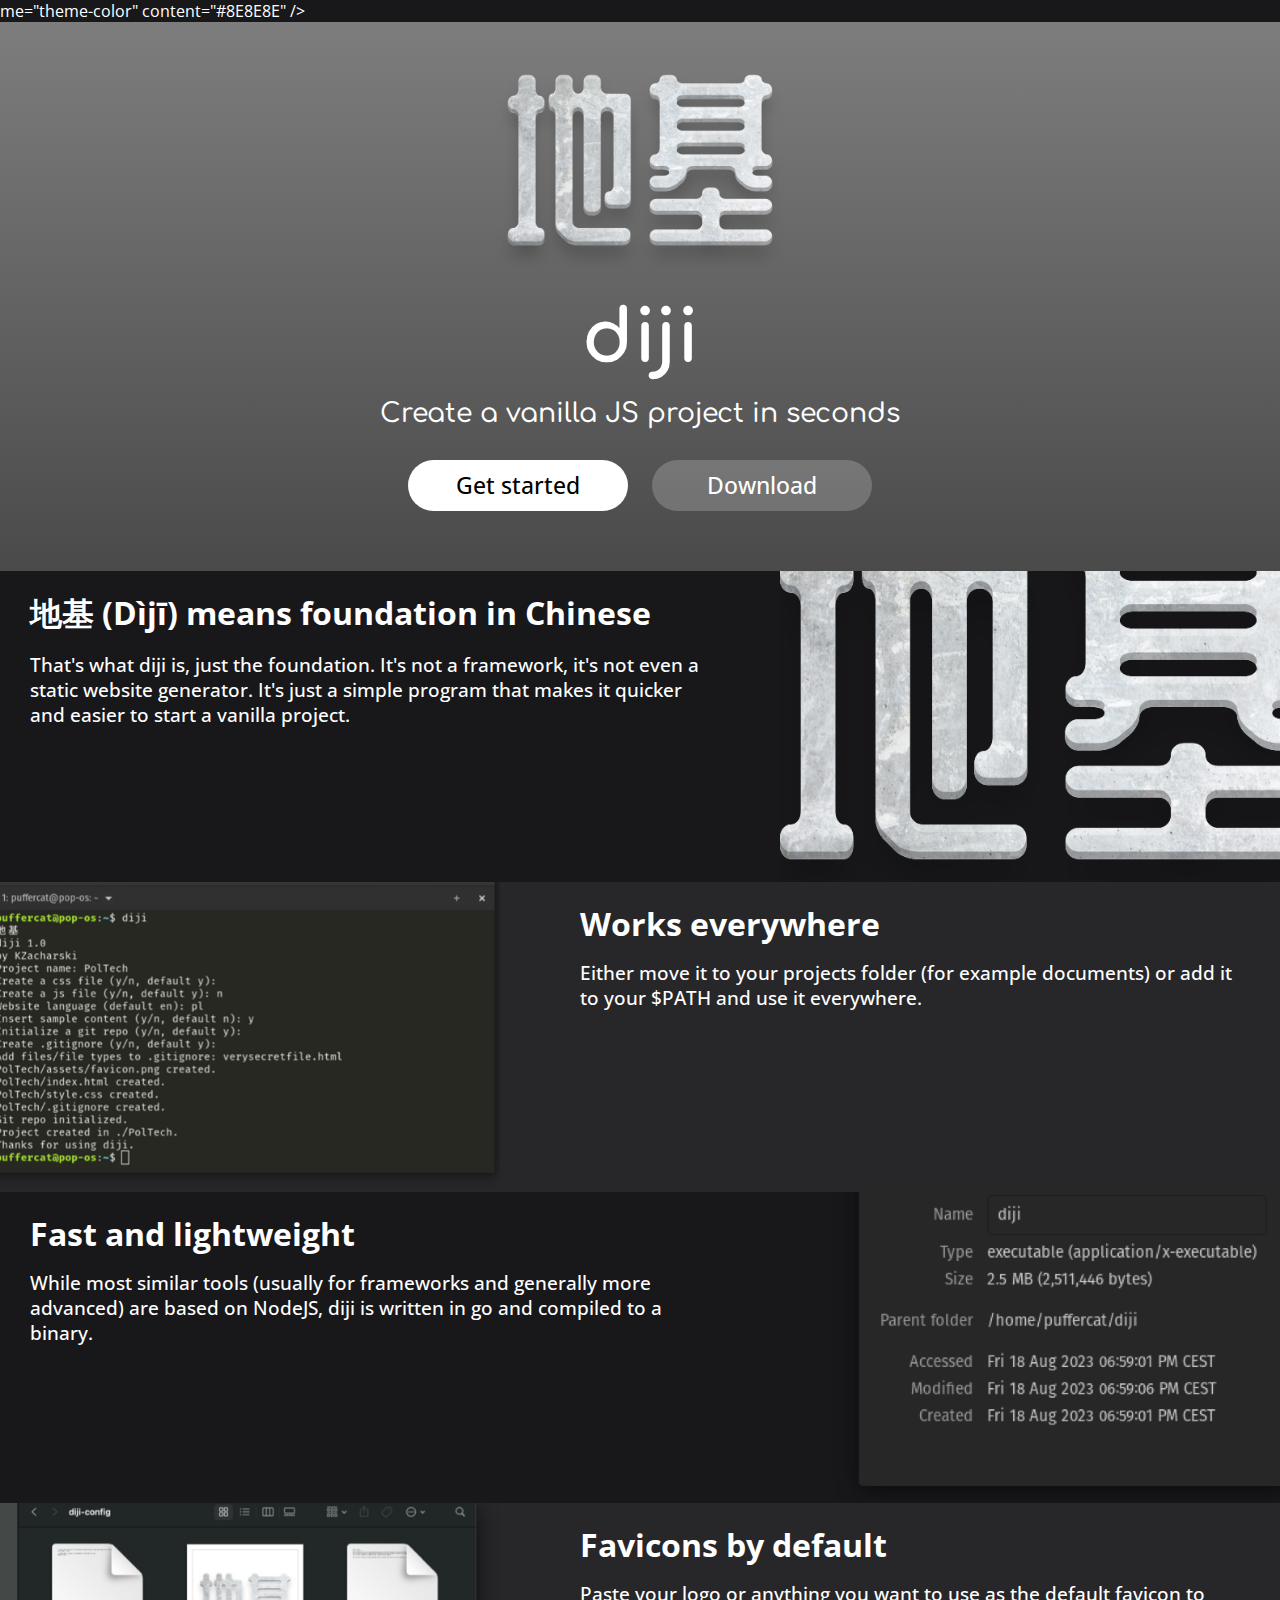
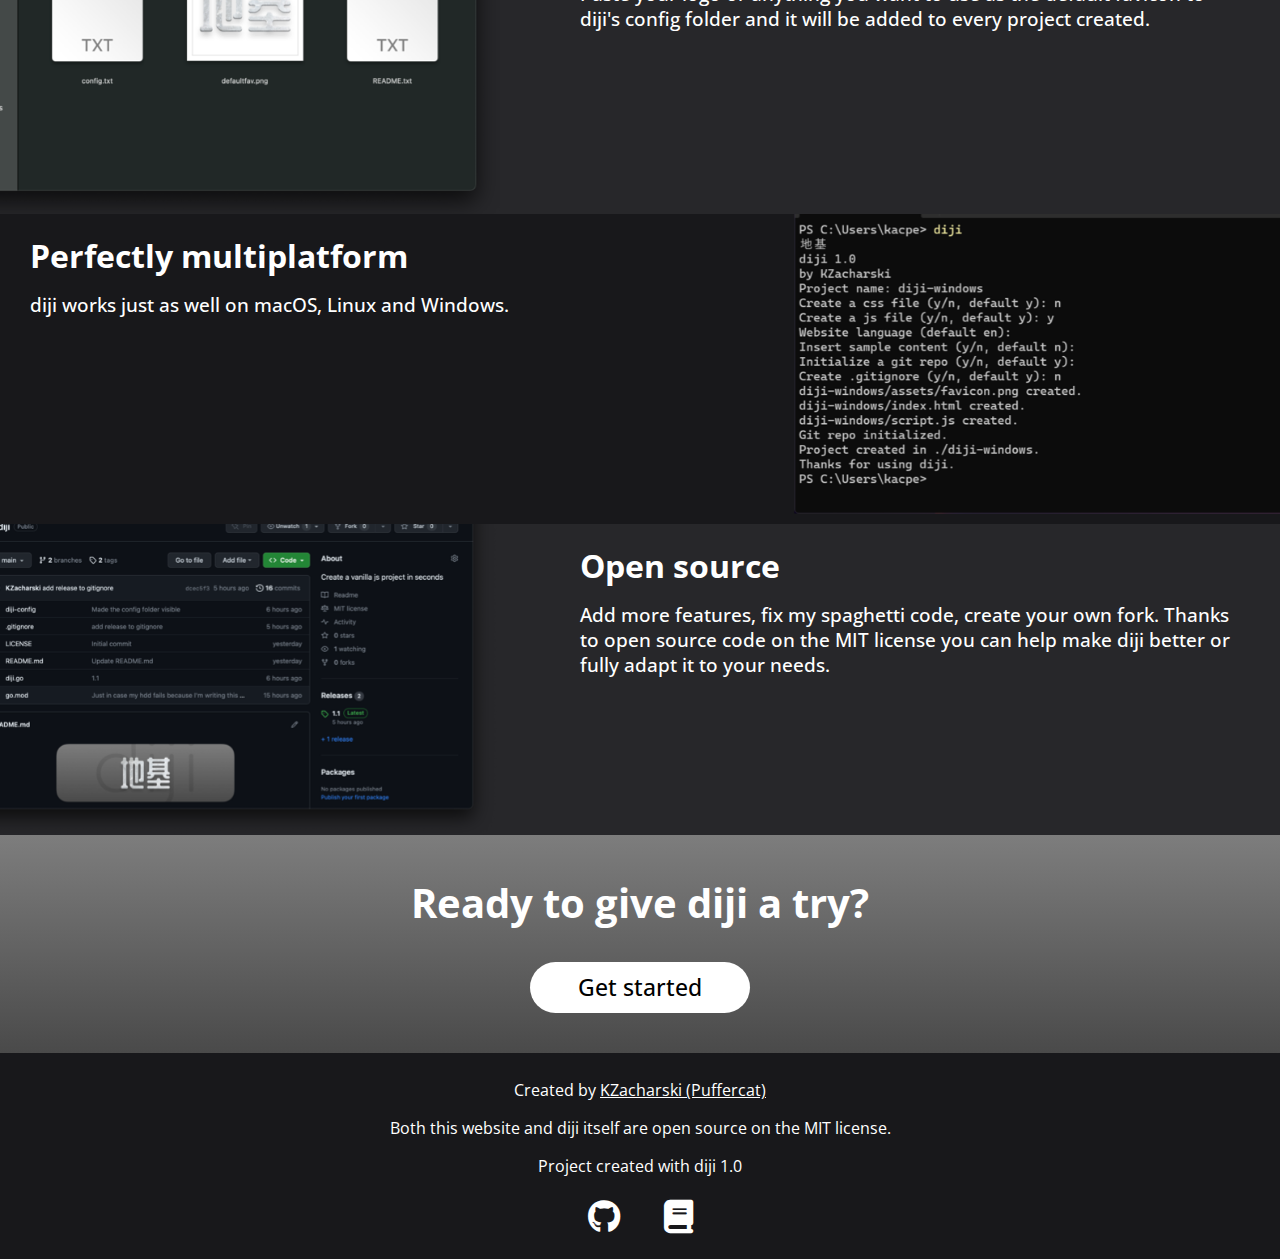
==== commit 3c8c452e: "Add theme color" ====
--- a/docs/index.html
+++ b/docs/index.html
@@ -8,6 +8,7 @@
 <link rel="icon" type="image" href="./assets/favicon.png">
 <link rel="stylesheet" type="text/css" href="style.css">
 <link href="./assets/fontawesome/css/all.min.css" rel="stylesheet">
+me="theme-color" content="#8E8E8E" />
 </head>
 <body>
     <div class="wrapper">
@@ -113,4 +114,4 @@
 </div>
 </div>
 
-</body>+</body>
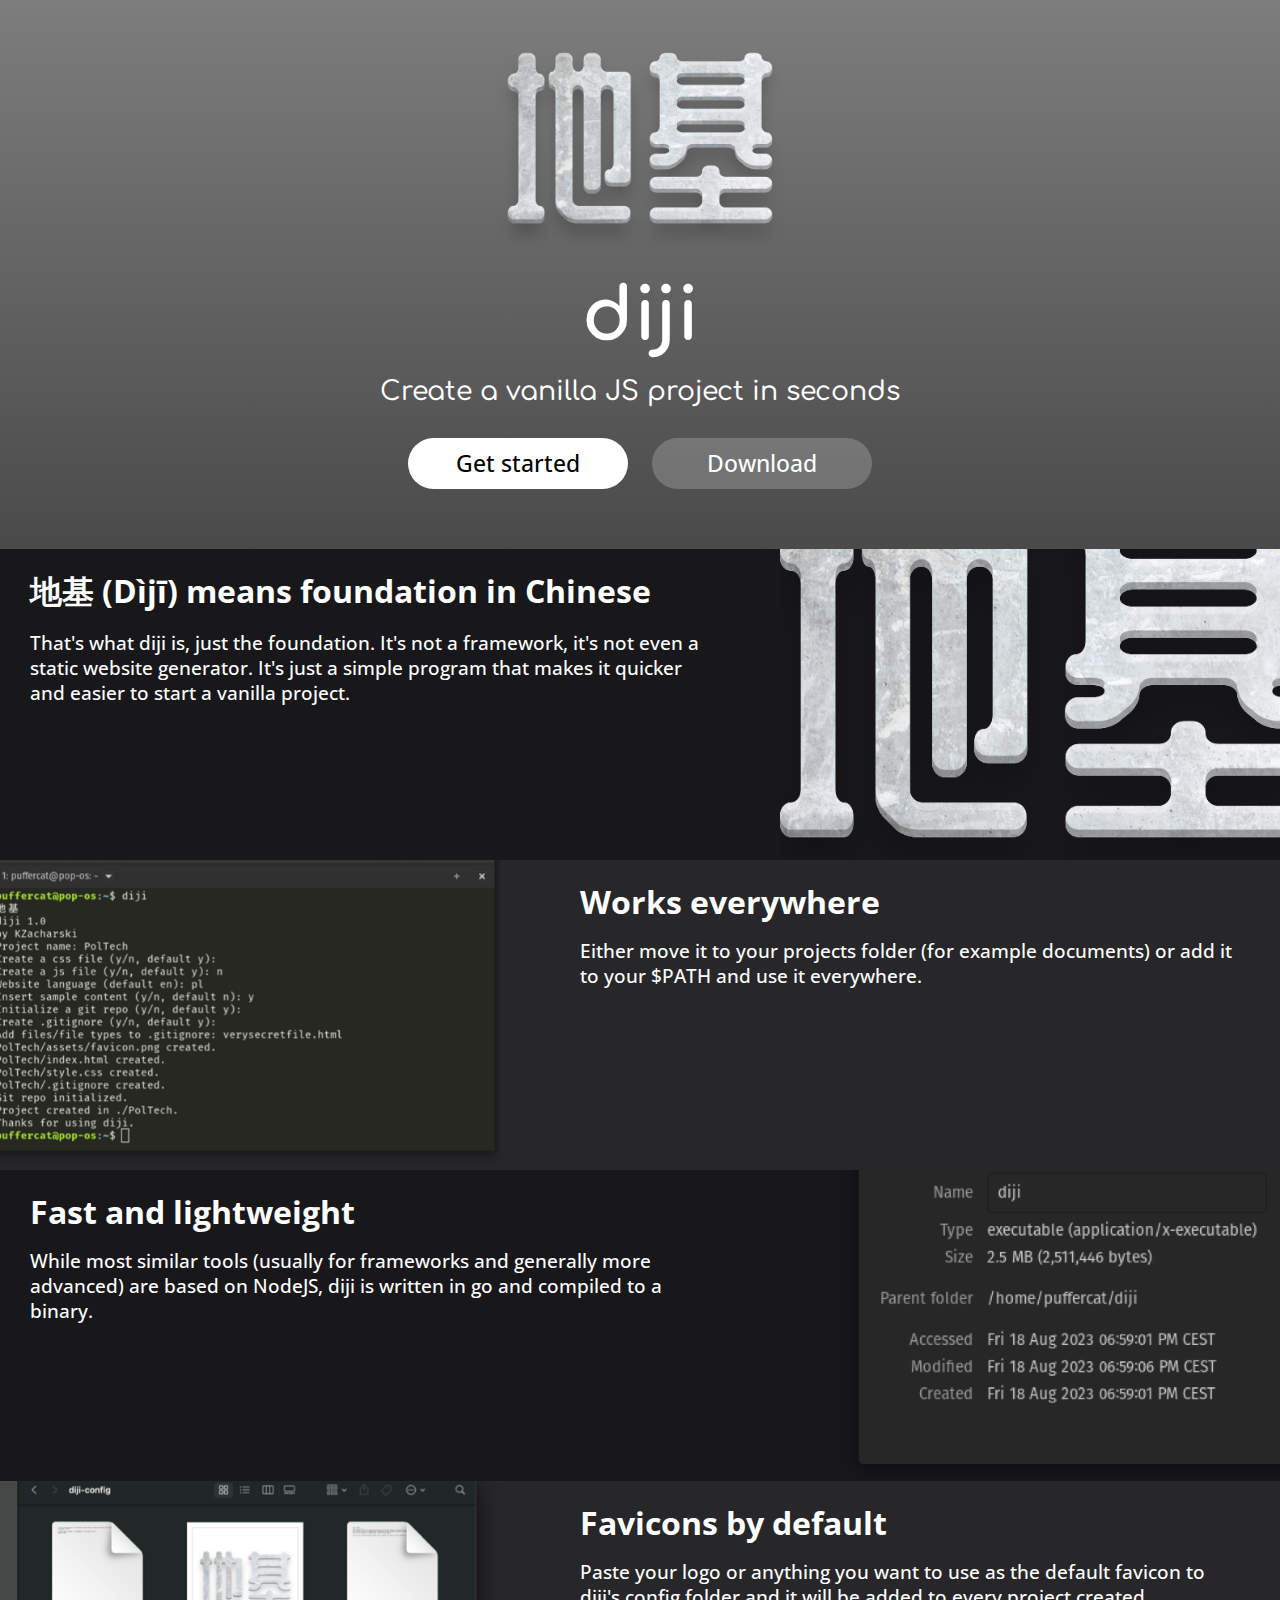
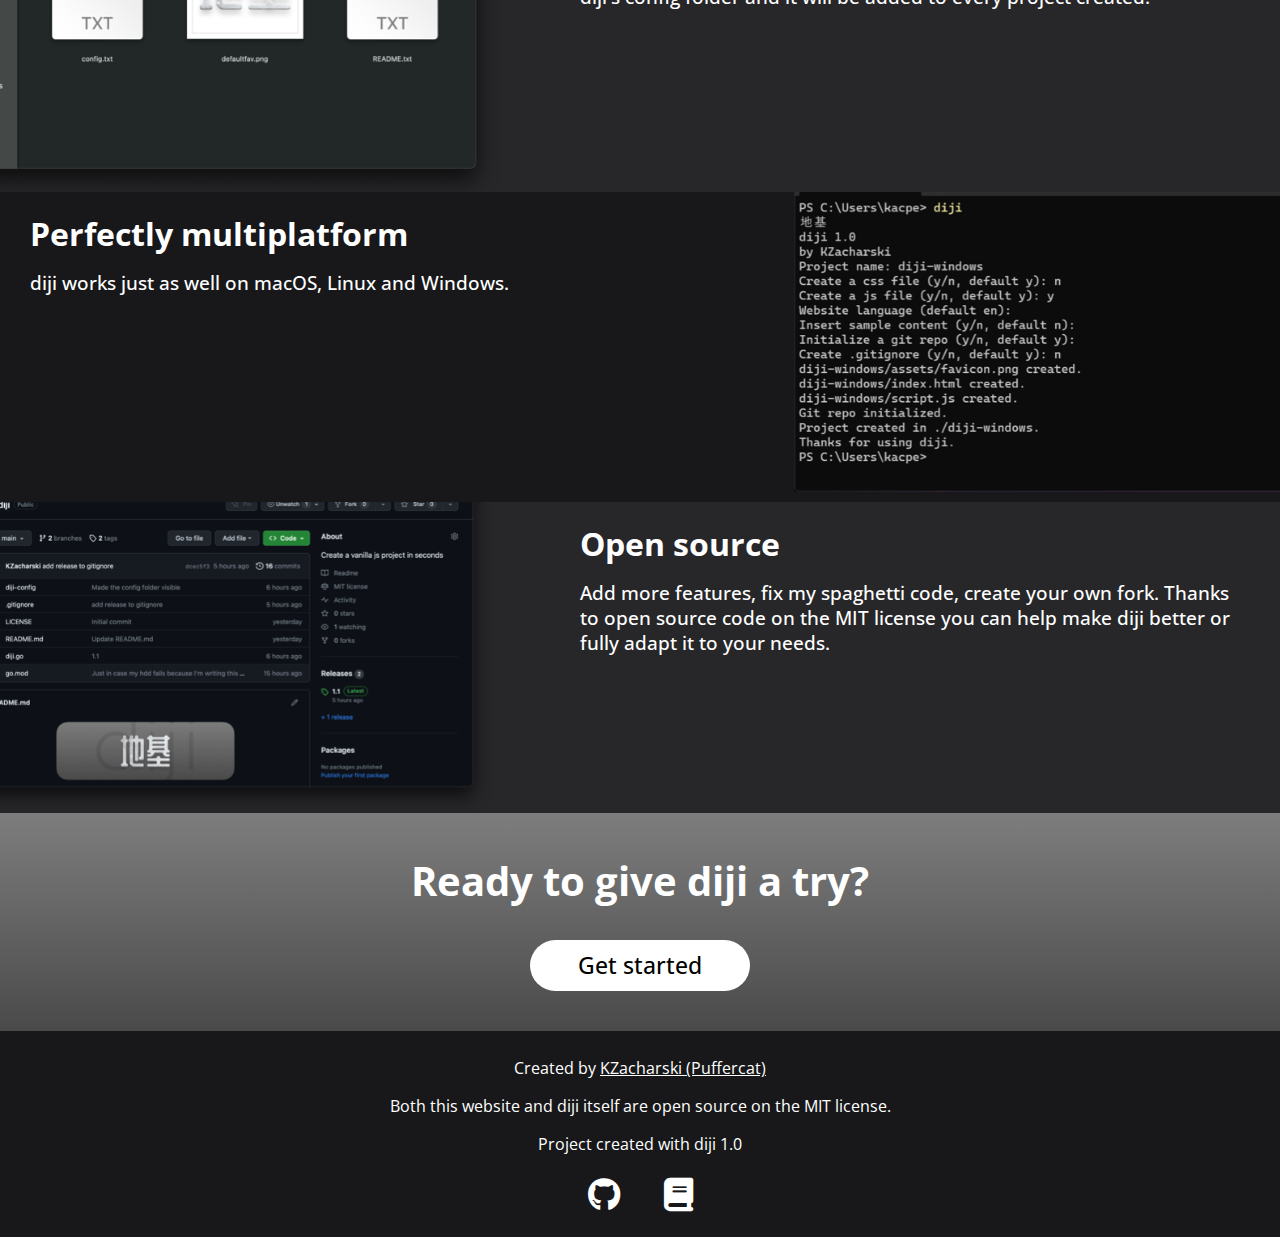
==== commit 5c1190ea: "what did I do" ====
--- a/docs/index.html
+++ b/docs/index.html
@@ -8,7 +8,7 @@
 <link rel="icon" type="image" href="./assets/favicon.png">
 <link rel="stylesheet" type="text/css" href="style.css">
 <link href="./assets/fontawesome/css/all.min.css" rel="stylesheet">
-me="theme-color" content="#8E8E8E" />
+<meta name="theme-color" content="#8E8E8E" />
 </head>
 <body>
     <div class="wrapper">
